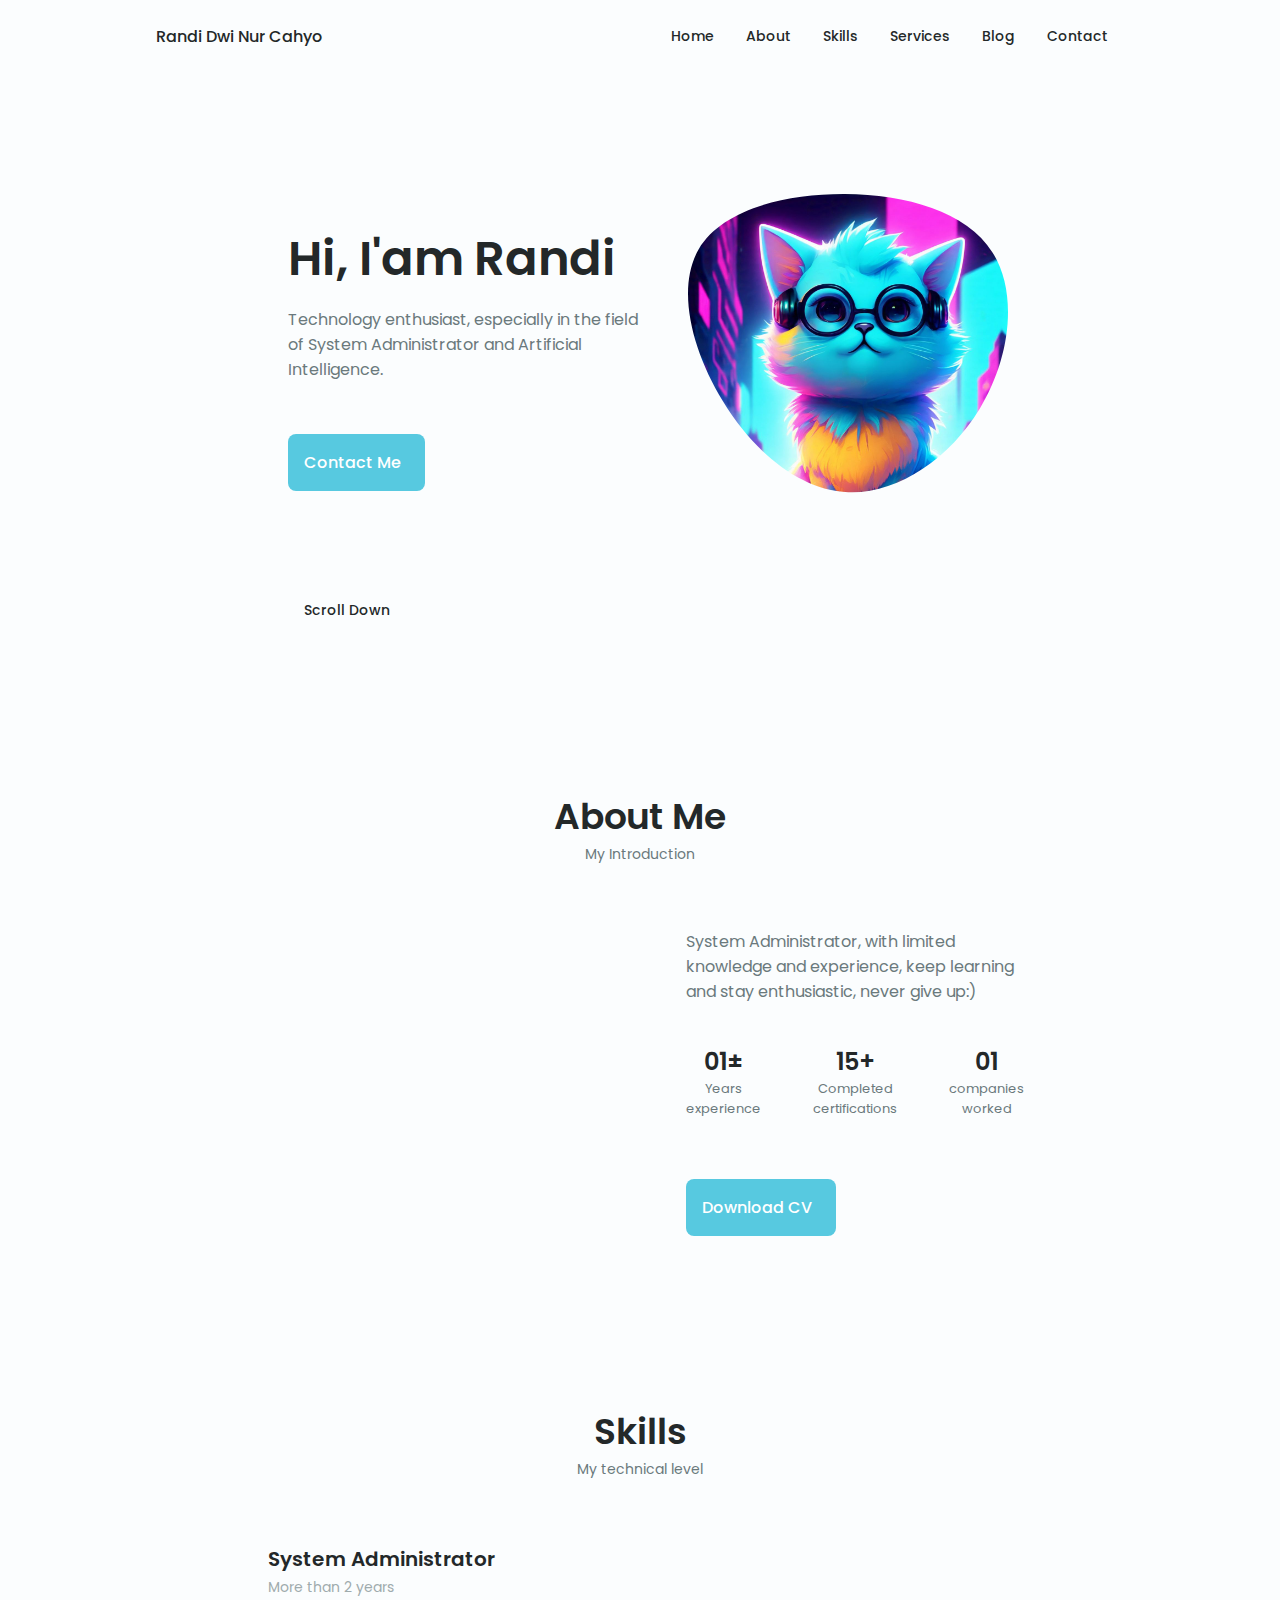
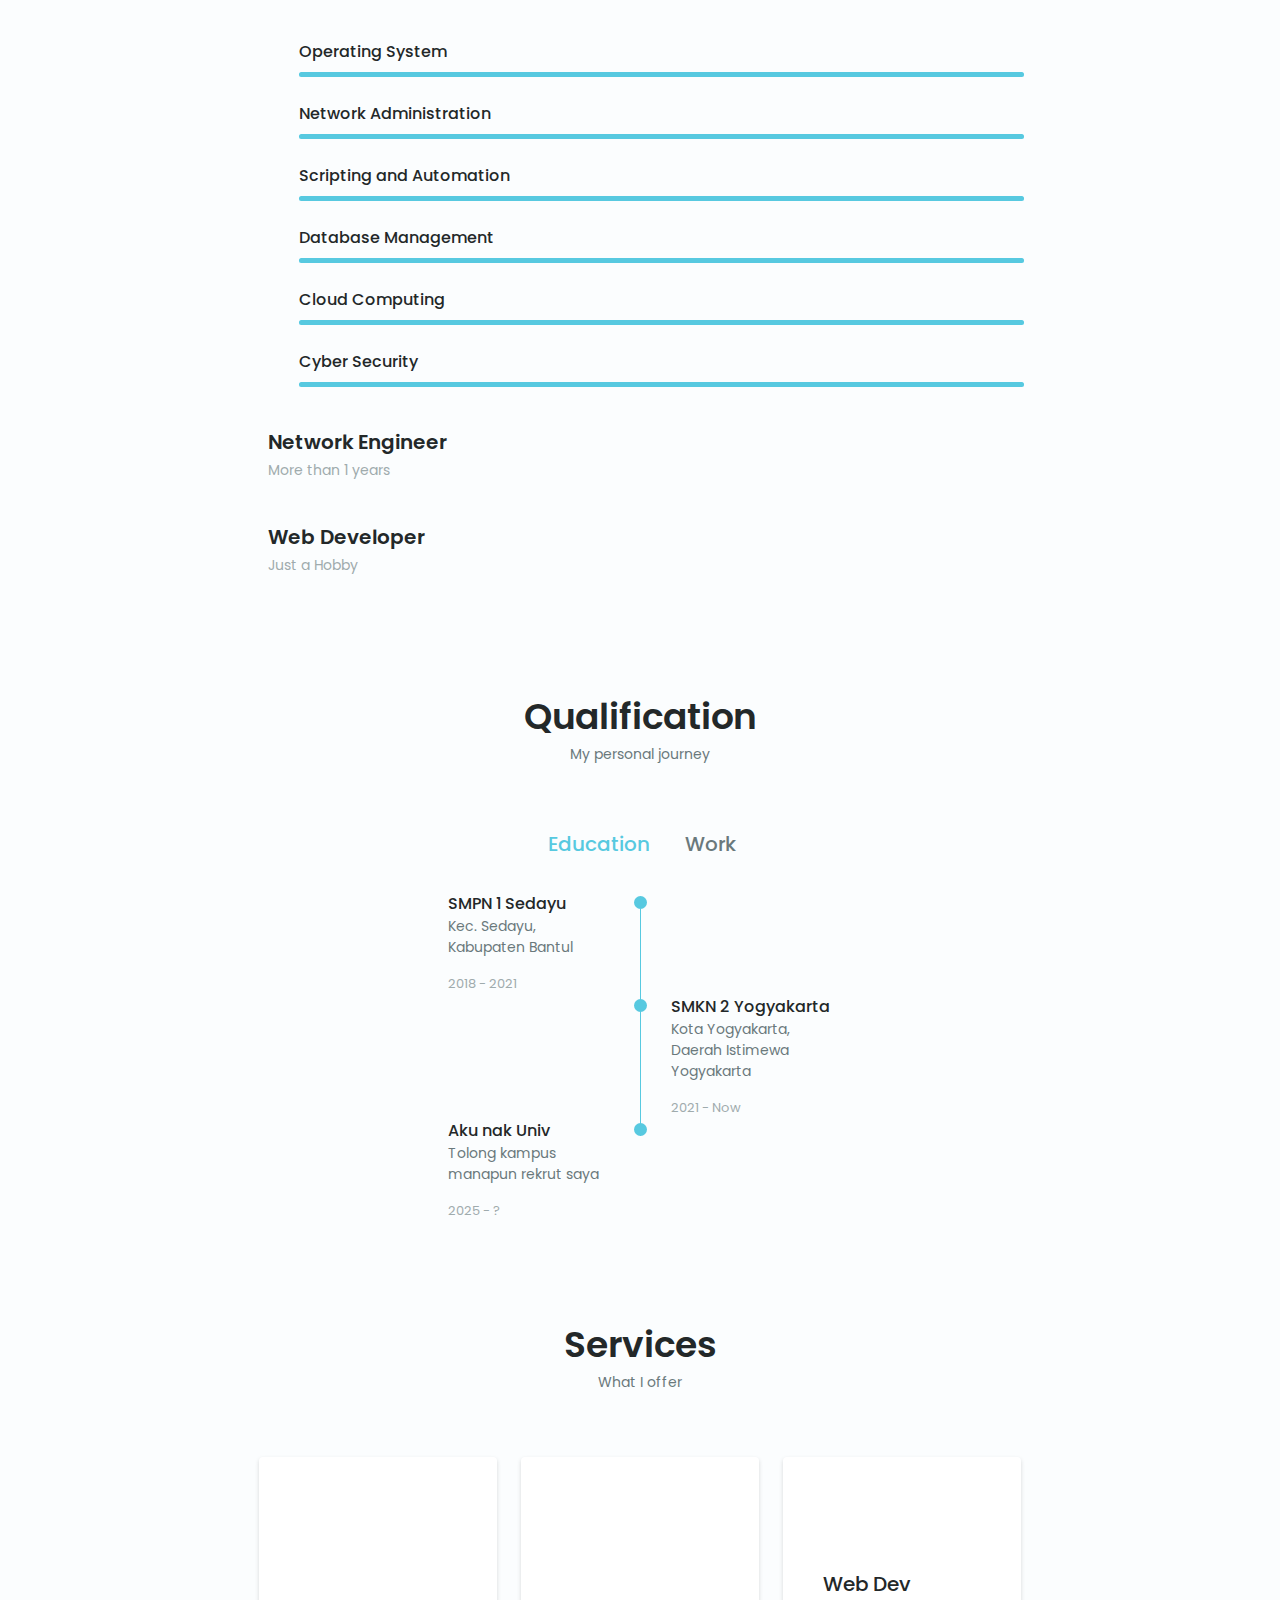
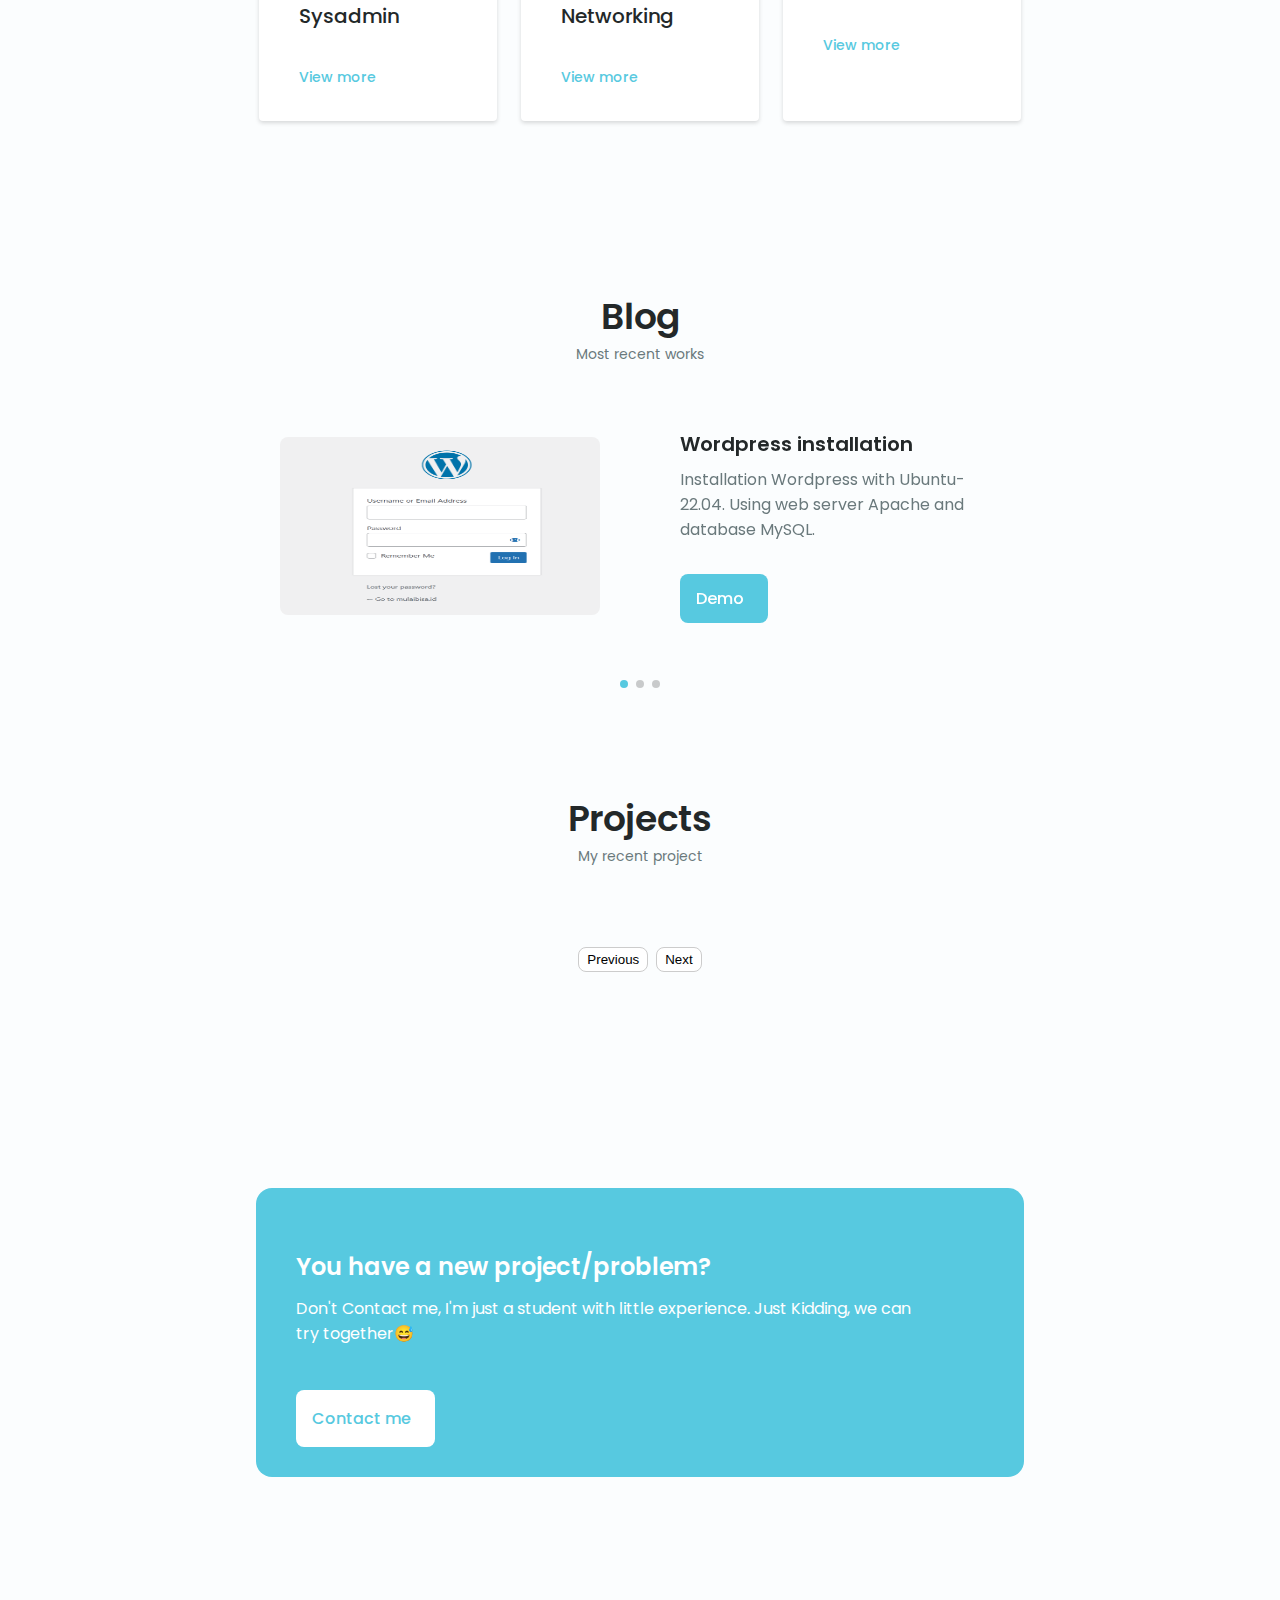
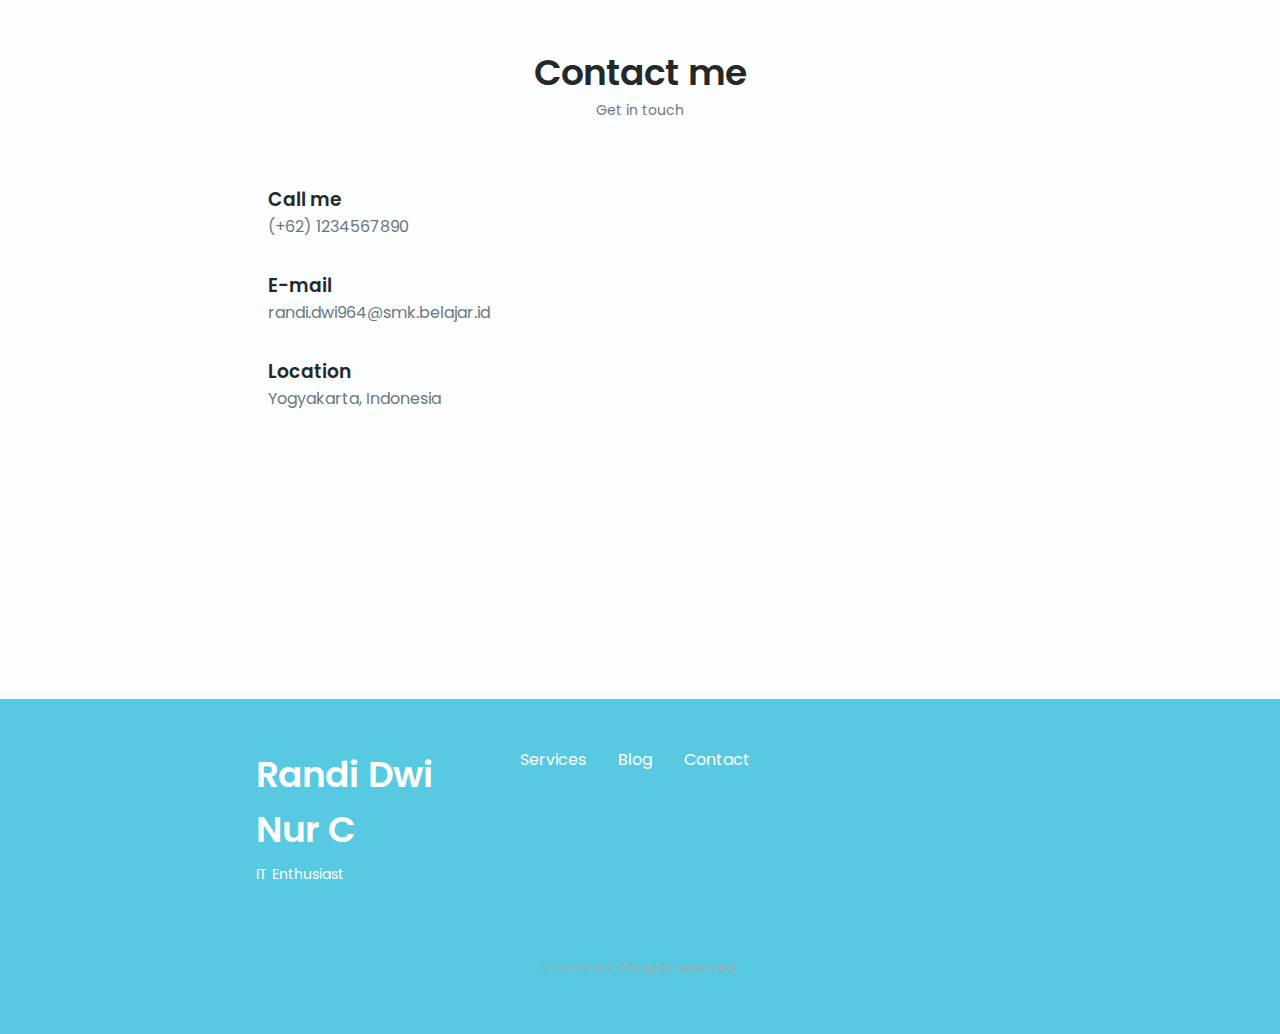
==== index.html @ cde46ea6 "update" ====
<!DOCTYPE html>
    <html lang="en">
    <head>
        <meta charset="UTF-8">
        <meta name="viewport" content="width=device-width, initial-scale=1.0">

        <!--==================== UNICONS ====================-->
        <link rel="stylesheet" href="https://unicons.iconscout.com/release/v4.0.0/css/line.css">
        
        <!--==================== SWIPER CSS ====================-->
        <link rel="stylesheet" href="./packages/css/swiper-bundle.min.css">
        
        <!--==================== CSS ====================-->
        <link rel="stylesheet" href="./packages/css/styles.css">

        <link rel="icon" href="packages/images/icon.png" type="image/x-icon">
        <title>Izura</title>
    </head>
    <body>
        <!--==================== HEADER ====================-->
        <header class="header" id="header">
            <nav class="nav container">
                <a href="#" class="nav__logo">Randi Dwi Nur Cahyo</a>
                <div class="nav__menu" id="nav-menu">
                    <ul class="nav__list grid">
                        <li class="nav__item">
                            <a href="#home" class="nav__link">
                                <i class="uil uil-estate nav__icon"></i>Home
                            </a>
                        </li>
                        <li class="nav__item">
                            <a href="#about" class="nav__link">
                                <i class="uil uil-user nav__icon"></i>About
                            </a>
                        </li>
                        <li class="nav__item">
                            <a href="#skills" class="nav__link">
                                <i class="uil uil-file-alt nav__icon"></i>Skills
                            </a>
                        </li>
                        <li class="nav__item">
                            <a href="#services" class="nav__link">
                                <i class="uil uil-briefcase-alt nav__icon"></i>Services
                            </a>
                        </li>
                        <li class="nav__item">
                            <a href="#portfolio" class="nav__link">
                                <i class="uil uil-scenery nav__icon"></i>Blog                                
                            </a>
                        </li>
                        <li class="nav__item">
                            <a href="#contact" class="nav__link">
                                <i class="uil uil-message nav__icon"></i>Contact                               
                            </a>
                        </li>
                    </ul>
                    <i class="uil uil-times nav__close" id="nav-close"></i>
                </div>
                <div class="nav__btns">
                    <!-- Theme change button -->

                    <i class="uil uil-moon change-theme" id="theme-button"></i>

                    <div class="nav__toggle" id="nav-toggle">
                        <i class="uil uil-apps"></i>
                    </div>
                </div>
            </nav>
        </header>

        <!--==================== MAIN ====================-->
        <main class="main">
            <!--==================== HOME ====================-->
            <section class="home section" id="home">
                <div class="home__container container grid">
                    <div class="home__content grid">
                        <div class="home__social">
                            <a href="https://www.linkedin.com/in/ranforensic/" target="_blank" class="home__social-icon">
                                <i class="uil uil-linkedin-alt"></i>
                            </a>
                            <a href="https://medium.com/@ran.izura" target="_blank" class="home__social-icon">
                                <!-- <i class="uil uil-twitter-alt"></i> -->
                                <i class="uil uil-medium-m"></i>
                            </a>
                            <a href="https://www.github.com/ForensicID" target="_blank" class="home__social-icon">
                                <i class="uil uil-github-alt"></i>
                            </a>
                        </div>

                        <div class="home__img">
                            <svg class="home__blob" viewBox="0 0 200 187" xmlns="http://www.w3.org/2000/svg" xmlns:xlink="http://www.w3.org/1999/xlink">
                                <mask id="mask0" mask-type="alpha">
                                    <path d="M190.312 36.4879C206.582 62.1187 201.309 102.826 182.328 134.186C163.346 165.547 
                                    130.807 187.559 100.226 186.353C69.6454 185.297 41.0228 161.023 21.7403 129.362C2.45775 
                                    97.8511 -7.48481 59.1033 6.67581 34.5279C20.9871 10.1032 59.7028 -0.149132 97.9666 
                                    0.00163737C136.23 0.303176 174.193 10.857 190.312 36.4879Z"/>
                                </mask>
                                <g mask="url(#mask0)">
                                    <path d="M190.312 36.4879C206.582 62.1187 201.309 102.826 182.328 134.186C163.346 
                                    165.547 130.807 187.559 100.226 186.353C69.6454 185.297 41.0228 161.023 21.7403 
                                    129.362C2.45775 97.8511 -7.48481 59.1033 6.67581 34.5279C20.9871 10.1032 59.7028 
                                    -0.149132 97.9666 0.00163737C136.23 0.303176 174.193 10.857 190.312 36.4879Z"/>
                                    <image class="home__blob-img" x="" xlink:href="packages/images/cats.jpg"/>
                                </g>
                            </svg>
                        </div>

                        <div class="home__data">
                            <h1 class="home__title">Hi, I'am Randi</h1>
                            <!-- <h3 class="home__subtitle">IT Enthusias</h3> -->
                            <h3 class="home__subtitle">
                                <span id="typed-text"></span>
                            </h3>
                            <p class="home__description">Technology enthusiast, especially in the field of System Administrator and Artificial Intelligence.</p>
                            <a href="#contact" class="button button--flex home__button">
                                Contact Me<i class="uil uil-message button__icon atas"></i>
                            </a>
                            <!-- <iframe style="border-radius:12px; margin-top: 50px; max-height: 142;" 
                            src="https://open.spotify.com/embed/track/4tCtwWceOPWzenK2HAIJSb?utm_source=generator" 
                            width="100%" height="142" frameBorder="0" allowfullscreen="" 
                            allow="autoplay; clipboard-write; encrypted-media; fullscreen; picture-in-picture" loading="lazy">
                            </iframe> -->
                        </div>
                    </div>

                    <div class="home__scroll">
                        <a href="#about" class="home__scroll-button button--flex">
                            <i class="uil uil-mouse-alt home__scroll-mouse"></i>
                            <span class="home__scroll-name">Scroll Down</span>
                            <i class="uil uil-arrow-down home__scroll-arrow"></i>
                        </a>
                    </div>
                </div>
            </section>

            <!--==================== ABOUT ====================-->
            <section class="about section" id="about">
                <h2 class="section__title">About Me</h2>
                <span class="section__subtitle">My Introduction</span>

                <div class="about__container container grid">
                    <img src="packages/images/rands.jpg" alt="" class="about__img">
                    <div class="about__data">
                        <p class="about__description">
                            <!-- Data analyst, with extensive knowledge and years of experience, 
                            working in Digital banking technologies and other data analitical tools, 
                            delivering quality work. -->
                            System Administrator, with limited knowledge and experience, 
                            keep learning and stay enthusiastic, never give up:)

                        </p>
                        <div class="about__info">
                            <div>
                                <span class="about__info-title">01±</span>
                                <span class="about__info-name">Years <br> experience</span>
                            </div>
                            <div>
                                <span class="about__info-title">15+</span>
                                <span class="about__info-name">Completed <br> certifications</span>
                            </div>
                            <div>
                                <span class="about__info-title">01</span>
                                <span class="about__info-name">companies<br>worked</span>
                            </div>
                        </div>

                        <div class="about__buttons">
                            <a href="/pdf/" class="button button--flex">
                            <!-- <a download="#" href="packages/pdf/" class="button button--flex"> -->
                                <!-- Download CV<i class="uil uil-download-alt button__icon"></i> -->
                                Download CV<i class="uil uil-download-alt button__icon"></i>
                            </a>
                        </div>
                    </div>
                </div>
            </section>

            <!--==================== SKILLS ====================-->
            <section class="skills section" id="skills">
                <h2 class="section__title">Skills</h2>
                <span class="section__subtitle">My technical level</span>

                <div class="skills__container container grid">
                    <div>
                        <!--==================== SKILL-1 ====================-->
                        <div class="skills__content skills__open">
                            <div class="skills__header">
                                <i class="uil uil-servers skills__icon"></i>
                            <div>
                                <h1 class="skills__title">System Administrator</h1>
                                <span class="skills__subtitle">More than 2 years</span>
                            </div>

                            <i class="uil uil-angle-down skills__arrow"></i>
                            </div>
                            <div class="skills__list grid">
                                <div class="skills__data">
                                    <div class="skills__titles">
                                        <h3 class="skills__name">Operating System</h3>
                                        <!-- <span class="skills__number">60%</span> -->
                                        <i class="uil uil-setting"></i>
                                    </div>
                                    <div class="skills__bar">
                                        <!-- <span class="skills__percentage skills__python"></span> -->
                                        <span class="skills__percentage skills__opsys"></span>
                                    </div>
                                </div>
                            <div class="skills__data">
                                <div class="skills__titles">
                                    <h3 class="skills__name">Network Administration</h3>
                                    <i class="uil uil-share-alt"></i>
                                </div>
                                <div class="skills__bar">
                                    <span class="skills__percentage skills__opsys"></span>
                                </div>
                            </div>
                            <div class="skills__data">
                                <div class="skills__titles">
                                    <h3 class="skills__name">Scripting and Automation</h3>
                                    <i class="uil uil-file-graph"></i>
                                </div>
                                <div class="skills__bar">
                                    <span class="skills__percentage skills__opsys"></span>
                                </div>
                            </div>
                            <div class="skills__data">
                                <div class="skills__titles">
                                    <h3 class="skills__name">Database Management</h3>
                                    <i class="uil uil-database-alt"></i>
                                </div>
                                <div class="skills__bar">
                                    <span class="skills__percentage skills__opsys"></span>
                                </div>
                            </div>
                            <div class="skills__data">
                                <div class="skills__titles">
                                    <h3 class="skills__name">Cloud Computing</h3>
                                    <i class="uil uil-cloud-database-tree"></i>
                                </div>
                                <div class="skills__bar">
                                    <span class="skills__percentage skills__opsys"></span>
                                </div>
                            </div>
                            <div class="skills__data">
                                <div class="skills__titles">
                                    <h3 class="skills__name">Cyber Security</h3>
                                    <i class="uil uil-shield-check"></i>
                                </div>
                                <div class="skills__bar">
                                    <span class="skills__percentage skills__opsys"></span>
                                </div>
                            </div>
                            </div>
                        </div>
                        <!--==================== SKILLS 2 ====================-->
                        <div class="skills__content skills__close">
                            <div class="skills__header">
                                <i class="uil uil-globe skills__icon"></i>
                            <div>
                                <h1 class="skills__title">Network Engineer</h1>
                                <span class="skills__subtitle">More than 1 years</span>
                            </div>

                            <i class="uil uil-angle-down skills__arrow"></i>
                            </div>
                            <div class="skills__list grid">
                                <div class="skills__data">
                                    <div class="skills__titles">
                                        <h3 class="skills__name">Architecture Design(LAN)</h3>
                                        <!-- <span class="skills__number">60%</span> -->
                                        <i class="uil uil-sitemap"></i>
                                    </div>
                                    <div class="skills__bar">
                                        <span class="skills__percentage skills__opsys"></span>
                                    </div>
                            </div>
                            <div class="skills__data">
                                <div class="skills__titles">
                                    <h3 class="skills__name">Basic Routing Concept</h3>
                                    <i class="uil uil-arrow-random"></i>
                                </div>
                                <div class="skills__bar">
                                    <span class="skills__percentage skills__opsys"></span>
                                </div>
                            </div>
                            <div class="skills__data">
                                <div class="skills__titles">
                                    <h3 class="skills__name">Traffic Monitoring</h3>
                                    <i class="uil uil-monitor-heart-rate"></i>
                                </div>
                                <div class="skills__bar">
                                    <span class="skills__percentage skills__opsys"></span>
                                </div>
                            </div>
                        </div>
                    </div>

                    <div>
                        <!--==================== SKILLS 3 ====================-->
                        <div class="skills__content skills__close">
                            <div class="skills__header">
                            <i class="uil uil-brackets-curly skills__icon"></i>
                            <div>
                                <h1 class="skills__title">Web Developer</h1>
                                <span class="skills__subtitle">Just a Hobby</span>
                            </div>

                            <i class="uil uil-angle-down skills__arrow"></i>
                            </div>
                            <div class="skills__list grid">
                                <div class="skills__data">
                                    <div class="skills__titles">
                                        <h3 class="skills__name">HTML</h3>
                                    <!-- <span class="skills__number">60%</span> -->
                                        <i class="uil uil-html5"></i>
                                    </div>
                                    <div class="skills__bar">
                                        <span class="skills__percentage skills__opsys"></span>
                                    </div>
                                </div>
                            <div class="skills__data">
                                <div class="skills__titles">
                                    <h3 class="skills__name">CSS</h3>
                                    <i class="uil uil-css3-simple"></i>
                                </div>
                                <div class="skills__bar">
                                    <span class="skills__percentage skills__opsys"></span>
                                </div>
                            </div>
                            <div class="skills__data">
                                <div class="skills__titles">
                                    <h3 class="skills__name">JS</h3>
                                    <i class="uil uil-java-script"></i>
                                </div>
                                <div class="skills__bar">
                                    <span class="skills__percentage skills__opsys"></span>
                                </div>
                            </div>
                        </div>
                    </div>
                    </div>
                </div>
            </section>

            <!--==================== QUALIFICATION ====================-->
        <section class="qualification__section">
            <h2 class="section__title">Qualification</h2>
            <span class="section__subtitle">My personal journey</span>

            <div class="qualification__container container">
                <div class="qualification__tabs">
                    <div class="qualification__button button--flex qualification__active" data-target='#education'>
                        <i class="uil uil-graduation-cap qualification__icon"></i>
                        Education
                    </div>

                    <div class="qualification__button button--flex" data-target="#work">
                        <i class="uil uil-briefcase-alt qualification__icon"></i>
                        Work
                    </div>
                </div>

                <div class="qualification__sections">
            <!--==================== QUALIFICATION CONTENT 1 ====================-->
            <div class="qualification__content qualification__active" data-content id="education">
            <!--==================== QUALIFICATION 1 ====================--> 
            <div class="qualification__data">
                <div>
                    <h3 class="qualification__title">SMPN 1 Sedayu</h3>
                    <span class="qualification__subtitle">Kec. Sedayu, Kabupaten Bantul</span>
                    <div class="qualification__calendar">
                        <i class="uil uil-calendar-alt"></i>
                        2018 - 2021
                    </div>
                </div>

                 <div>
                     <span class="qualification__rounder"></span>
                     <span class="qualification__line"></span>
                 </div>
             </div>
             
             <!--==================== QUALIFICATION 2 ====================--> 
             <div class="qualification__data">
                <div></div>
                <div>
                    <span class="qualification__rounder"></span>
                    <span class="qualification__line"></span>
                </div>

                <div>
                    <h3 class="qualification__title">SMKN 2 Yogyakarta</h3>
                    <span class="qualification__subtitle">Kota Yogyakarta, Daerah Istimewa Yogyakarta</span>
                    <div class="qualification__calendar">
                       <i class="uil uil-calendar-alt"></i>
                       2021 - Now
                    </div>
                </div>
            </div>

            <!--==================== QUALIFICATION 3 ====================--> 
            <div class="qualification__data">
                <div>
                    <h3 class="qualification__title">Aku nak Univ</h3>
                    <span class="qualification__subtitle">Tolong kampus manapun rekrut saya</span>
                    <div class="qualification__calendar">
                        <i class="uil uil-calendar-alt"></i>
                        2025 - ?
                    </div>
                </div>

                <div>
                    <span class="qualification__rounder"></span>
                    <!-- <span class="qualification__line"></span> -->
                </div>
            </div> 

            <!--==================== QUALIFICATION 4 ====================--> 
            <!-- <div class="qualification__data">
                <div></div>
                <div>
                    <span class="qualification__rounder"></span>
                
                </div>

                <div>
                    <h3 class="qualification__title">Data Analyst Professional Certification</h3>
                    <span class="qualification__subtitle">Google | Coursera - Online</span>
                    <div class="qualification__calendar">
                        <i class="uil uil-calendar-alt"></i>
                        2021
                    </div>
                </div>

                
            </div> -->
        </div>
<!-- <span class="qualification__line"></span> (div qua 4) -->
            <!--==================== QUALIFICATION CONTENT 2 ====================-->
            <div class="qualification__content" data-content id="work">
                <!--==================== QUALIFICATION 1 ====================--> 
                <div class="qualification__data">
                    <div>
                        <h3 class="qualification__title">Coding Collective</h3>
                        <span class="qualification__subtitle">Intern as Sysadmin/DevOps</span>
                        <div class="qualification__calendar">
                            <i class="uil uil-calendar-alt"></i>
                            March - December 2024
                        </div>
                    </div>

                    <div>
                        <span class="qualification__rounder"></span>
                        <!-- <span class="qualification__line"></span> -->
                    </div>
                </div>
                
                <!--==================== QUALIFICATION 2 ====================--> 
                <!-- <div class="qualification__data">
                    <div></div>
                    <div>
                        <span class="qualification__rounder"></span>
                        <span class="qualification__line"></span>
                    </div>

                    <div>
                        <h3 class="qualification__title">Banking Assistant</h3>
                        <span class="qualification__subtitle">DFCC Head Office - Colombo</span>
                        <div class="qualification__calendar">
                            <i class="uil uil-calendar-alt"></i>
                            2019 - 2020
                        </div>
                    </div>
                </div>  -->

                <!--==================== QUALIFICATION 3 ====================--> 
                <!-- <div class="qualification__data">
                    <div>
                        <h3 class="qualification__title">Data Analyst - Digital banking</h3>
                        <span class="qualification__subtitle">DFCC Head Office - Colombo</span>
                        <div class="qualification__calendar">
                            <i class="uil uil-calendar-alt"></i>
                            2020 - Present
                        </div>
                    </div>

                    <div>
                        <span class="qualification__rounder"></span>
                        
                    </div>
                </div>  -->
            
                </div> 
                
                </div>
            </div>
        </section>

<!-- <span class="qualification__line"></span> -->

        <!--==================== SERVICES ====================-->
        <section class="services section" id="services">
            <h2 class="section__title">Services</h2>
            <span class="section__subtitle">What I offer</span>

            <div class="services__container container grid">
        <!--==================== SERVICES 1 ====================-->  
        <div class="services__content">
            <div>
                <i class="uil uil-server-alt skills__icon"></i>
                <h3 class="services__title">Sysadmin<br></h3>
            </div>
            <span class="button button--flex button--small button--link services__button">
                View more
                <i class="uil uil-arrow-right button__icon"></i>
            </span>

            <div class="services__modal">
                <div class="services__modal-content">
                    <h4 class="services__modal-title">System Administrator<br></h4>
                    <i class="uil uil-times services__modal-close"></i>

                    <ul class="services__modal-services grid">
                        <li class="services__modal-service">
                            <i class="uil uil-check-circle services__modal-icon"></i>
                            <p>Installation and configuration of servers and services.</p>
                        </li>

                        <li class="services__modal-service">
                            <i class="uil uil-check-circle services__modal-icon"></i>
                            <p>Monitoring and maintenance System.</p>
                        </li>

                        <li class="services__modal-service">
                            <i class="uil uil-check-circle services__modal-icon"></i>
                            <p>Firewall settings and access management.</p>
                        </li>

                        <li class="services__modal-service">
                            <i class="uil uil-check-circle services__modal-icon"></i>
                            <p>Regular and structured backups.</p>
                        </li>

                        <li class="services__modal-service">
                            <i class="uil uil-check-circle services__modal-icon"></i>
                            <p>Scripting and automation task.</p>
                        </li>
                    </ul>
                </div>
            </div>
        </div>  
        
        <!--==================== SERVICES 2 ====================--> 
        <div class="services__content">
            <div>
                <i class="uil uil-channel skills__icon"></i>
                <h3 class="services__title">Networking<br> </h3>
            </div>
            <span class="button button--flex button--small button--link services__button">
                View more
                <i class="uil uil-arrow-right button__icon"></i>
            </span>

            <div class="services__modal">
                <div class="services__modal-content">
                    <h4 class="services__modal-title">Network Engineer<br></h4>
                    <i class="uil uil-times services__modal-close"></i>

                    <ul class="services__modal-services grid">
                        <li class="services__modal-service">
                            <i class="uil uil-check-circle services__modal-icon"></i>
                            <p>Network planning and installation.</p>
                        </li>

                        <li class="services__modal-service">
                            <i class="uil uil-check-circle services__modal-icon"></i>
                            <p>Routing and Switching.</p>
                        </li>

                        <li class="services__modal-service">
                            <i class="uil uil-check-circle services__modal-icon"></i>
                            <p>Load balancing for network usage.</p>
                        </li>

                        <li class="services__modal-service">
                            <i class="uil uil-check-circle services__modal-icon"></i>
                            <p>Monitoring activity and logs.</p>
                        </li>
                    </ul>
                </div>
            </div>
        </div>  
       
        <!--==================== SERVICES 3 ====================-->
        <div class="services__content">
            <div>
                <i class="uil uil-arrow services__icon"></i>
                <h3 class="services__title">Web Dev<br></h3>
            </div>
            <span class="button button--flex button--small button--link services__button">
                View more
                <i class="uil uil-arrow-right button__icon"></i>
            </span>

            <div class="services__modal">
                <div class="services__modal-content">
                    <h4 class="services__modal-title">Web Developer<br></h4>
                    <i class="uil uil-times services__modal-close"></i>

                    <ul class="services__modal-services grid">
                        <li class="services__modal-service">
                            <i class="uil uil-check-circle services__modal-icon"></i>
                            <p>Create a personal website.</p>
                        </li>

                        <li class="services__modal-service">
                            <i class="uil uil-check-circle services__modal-icon"></i>
                            <p>Building an e-commerce website.</p>
                        </li>

                        <li class="services__modal-service">
                            <i class="uil uil-check-circle services__modal-icon"></i>
                            <p>Developing someone else's code.</p>
                        </li>

                        <li class="services__modal-service">
                            <i class="uil uil-check-circle services__modal-icon"></i>
                            <p>Clonning Website</p>
                        </li>
                    </ul>
                </div>
            </div>
        </div> 

        </div>
        </section>
        <!--==================== PORTFOLIO ====================-->
        <section class="portfolio section" id="portfolio">

            <h2 class="section__title">Blog</h2>
            <span class="section__subtitle">Most recent works</span>

            <div class="portfolio__container container swiper-container">
                <div class="swiper-wrapper">
        <!--==================== PORTFOLIO 1 ====================-->
        
            <div class="portfolio__content grid swiper-slide">
                <img src="./packages/images/wordpress.png" alt="" class="portfolio__img">

                <div class="portfolio_">
                    <h3 class="portfolio__title">Wordpress installation</h3>
                    <p class="portfolio__description">Installation Wordpress with Ubuntu-22.04. Using web server Apache and database MySQL.</p>
                    <a href="https://medium.com/@ran.izura/wordpress-installation-on-ubuntu-server-936c270c2dd5" class="button button--flex button--small portfolio__button">
                        Demo
                        <i class="uil uil-arrow-right button__icon"></i>
                    </a>
                </div>
            </div>

            <!--==================== PORTFOLIO 2 ====================-->
        
            <div class="portfolio__content grid swiper-slide">
                <img src="./packages/images/pbs.webp" alt="" class="portfolio__img">

                <div class="portfolio_">
                    <h3 class="portfolio__title">Backup VM Proxmox</h3>
                    <p class="portfolio__description">Backup VM/CT Proxmox with Proxmox Backup Server(PBS). Is that software for backup Provmov VE.</p>
                    <a href="https://medium.com/@ran.izura/backup-vm-proxmox-dengan-proxmox-backup-server-2eddab830b04" class="button button--flex button--small portfolio__button">
                        Demo
                        <i class="uil uil-arrow-right button__icon"></i>
                    </a>
                </div>
            </div>

            <!--==================== PORTFOLIO 3 ====================-->
        
            <div class="portfolio__content grid swiper-slide">
                <img src="./packages/images/jenkins.jpg" alt="" class="portfolio__img">

                <div class="portfolio_">
                    <h3 class="portfolio__title">Jenkins Installation</h3>
                    <p class="portfolio__description">Installation Jenkins with Ubuntu-22.04, Jenkins is a automation server open source.</p>
                    <a href="https://medium.com/@ran.izura/installation-jenkins-on-ubuntu-22-04-1f24bf111488" class="button button--flex button--small portfolio__button">
                        Demo
                        <i class="uil uil-arrow-right button__icon"></i>
                    </a>
                </div>
            </div>
                </div>

            <!-- add arrows-->
            <div class="swiper-button-next">
                <i class="uil uil-angle-right-b swiper-portfolio-icon"></i>
            </div>

            <div class="swiper-button-prev">
                <i class="uil uil-angle-left-b swiper-portfolio-icon"></i>
            </div>

            <!-- Add Pagination -->
            <div class="swiper-pagination"></div>
            
        
        </div>

        </section>

<!-- ==================== PROJECTS ====================
<section class="projects section">
    <h2 class="section__title">Projects</h2>
    <span class="section__subtitle">My recent works</span>

    <div class="projects__container container">
        <div class="projects__content">
            <img src="./path/to/your/project1.jpg" alt="Project 1" class="projects__img">
            <h3 class="projects__name">Project 1</h3>
            <p class="projects__description">Description of Project 1.</p>
        </div>
        <div class="projects__content">
            <img src="./path/to/your/project2.jpg" alt="Project 2" class="projects__img">
            <h3 class="projects__name">Project 2</h3>
            <p class="projects__description">Description of Project 2.</p>
        </div>
        Add more projects as needed
    </div>
</section> -->

<!-- ==================== PROJECTS ==================== -->
<section class="projects section">
    <h2 class="section__title">Projects</h2>
    <span class="section__subtitle">My recent project</span>

    <div class="projects__container container" id="projectsContainer">
        <!-- Project items will be dynamically inserted here -->
    </div>

    <div class="pagination">
        <button class="pagination__button" id="prevPage">Previous</button>
        <span class="pagination__info" id="paginationInfo"></span>
        <button class="pagination__button" id="nextPage">Next</button>
    </div>
</section>

        <!--==================== PROJECT IN MIND ====================-->
        <section class="project section">

            <div class="project__bg">
                <div class="project__container container grid">
                    <div class="project__data">
                        <h2 class="project__title">You have a new project/problem?</h2>
                        <!-- <p class="project__description">Contact me now and get discounts on your Web development projects.</p> -->
                        <p class="project__description">Don't Contact me, I'm just a student with little experience. Just Kidding, we can try together😅</p>
                        <a href="#contact" class="button button--flex button--white">Contact me
                            <i class="uil uil-message project__icon button__icon"></i>
                        </a>

                    </div>
                    <!-- <img src="assets/img/project.png" alt="" class="project__img"> -->
                </div>
            </div>

        </section>

        <!-- ==================== TESTIMONIAL ====================-->
        <!-- <section class="testimonial section">

            <h2 class="section__title">Testimonials</h2>
            <span class="section__subtitle">My client saying</span>

            <div class="testimonial__container container swiper-container">
                <div class="swiper-wrapper">
                ==================== TESTIMONIAL 1 ====================
                    <div class="testimonial__content swiper-slide">
                        <div class="testimonial__data">
                            <div class="testimonial__header">
                                <img src="./packages/images/arun.PNG" alt="" class="testimonial__img">
                                
                                <div>
                                    <h3 class="testimonial__name">Arun Prashanth</h3>
                                    <span class="testimonial__client">Client</span>
                                </div>
                            </div>
                            <div>
                                <i class="uil uil-star testimonial__icon-star"></i>
                                <i class="uil uil-star testimonial__icon-star"></i>
                                <i class="uil uil-star testimonial__icon-star"></i>
                                <i class="uil uil-star testimonial__icon-star"></i>
                                <i class="uil uil-star testimonial__icon-star"></i>
                            </div>
                        </div>

                        <p class="testimonial__description">I get a good impression, I carry out my project with all the 
                            possible quality and attention and support 24 hours a day.
                        </p>
                    </div>
                    ==================== TESTIMONIAL 2 ====================
                    <div class="testimonial__content swiper-slide">
                        <div class="testimonial__data">
                            <div class="testimonial__header">
                                <img src="./packages/images/yuga.PNG" alt="" class="testimonial__img">
                                
                                <div>
                                    <h3 class="testimonial__name">Yugadarshan</h3>
                                    <span class="testimonial__client">Client</span>
                                </div>
                            </div>
                            <div>
                                <i class="uil uil-star testimonial__icon-star"></i>
                                <i class="uil uil-star testimonial__icon-star"></i>
                                <i class="uil uil-star testimonial__icon-star"></i>
                                <i class="uil uil-star testimonial__icon-star"></i>
                                <i class="uil uil-star testimonial__icon-star"></i>
                            </div>
                        </div>

                        <p class="testimonial__description">I get a good impression, I carry out my project with all the 
                            possible quality and attention and support 24 hours a day.
                        </p>
                    </div>
                    ==================== TESTIMONIAL 3 ====================
                    <div class="testimonial__content swiper-slide">
                        <div class="testimonial__data">
                            <div class="testimonial__header">
                                <img src="./packages/images/shenan.PNG" alt="" class="testimonial__img">
                                
                                <div>
                                    <h3 class="testimonial__name">Shenan Sachinthan</h3>
                                    <span class="testimonial__client">Client</span>
                                </div>
                            </div>
                            <div>
                                <i class="uil uil-star testimonial__icon-star"></i>
                                <i class="uil uil-star testimonial__icon-star"></i>
                                <i class="uil uil-star testimonial__icon-star"></i>
                                <i class="uil uil-star testimonial__icon-star"></i>
                                <i class="uil uil-star testimonial__icon-star"></i>
                            </div>
                        </div>

                        <p class="testimonial__description">I get a good impression, I carry out my project with all the 
                            possible quality and attention and support 24 hours a day.</p>
                    </div>      
                </div>

                Add pagination
                <div class="swiper-pagination swiper-pagination-testimonial"></div>
            </div>
            </section> -->

        <!--==================== CONTACT ME ====================-->
        <section class="contact section" id="contact">
            <h2 class="section__title">Contact me</h2>
            <span class="section__subtitle">Get in touch</span>

            <div class="contact__container container grid">
                <div>
                    <div class="contact__information">
                        <i class="uil uil-phone-alt contact__icon"></i>

                        <div>
                            <h3 class="contact__title">Call me</h3>
                            <span class="contatc__subtitle">(+62) 1234567890</span>
                        </div>
                    </div>

                    <div class="contact__information">
                        <i class="uil uil-envelope contact__icon"></i>

                        <div>
                            <h3 class="contact__title">E-mail</h3>
                            <span class="contatc__subtitle">randi.dwi964@smk.belajar.id</span>
                        </div>
                    </div>

                    <div class="contact__information">
                        <i class="uil uil-map-marker contact__icon"></i>

                        <div>
                            <h3 class="contact__title">Location</h3>
                            <span class="contatc__subtitle">Yogyakarta, Indonesia</span>
                        </div>
                    </div>
                </div>

                <!-- <form action="" class="contact__form grid">
                    <div class="contact__inputs grid">
                        <div class="contact__content">
                            <label for="" class="contact__label">Name</label>
                            <input type="text" class="contact__input">
                        </div>

                        <div class="contact__content">
                            <label for="" class="contact__label">E-mail</label>
                            <input type="email" class="contact__input">
                        </div>
                    </div>

                    <div class="contact__content">
                        <label for="" class="contact__label">Subject</label>
                        <input type="text" class="contact__input">
                    </div>

                    <div class="contact__content">
                        <label for="" class="contact__label">Description</label>
                        <textarea name="" id="" cols="0" rows="7" class="contact__input"></textarea>
                    </div>

                    <div>
                        <a href="#" class="button button--flex">
                            Send message
                            <i class="uil uil-message button__icon"></i>
                        </a>
                    </div>
                </form> -->
            </div>

        </section>
    </main>
    <iframe class="container grid spotify" style="border-radius:12px;" 
        src="https://open.spotify.com/embed/track/4tCtwWceOPWzenK2HAIJSb?utm_source=generator" 
        width="87.5%" height="152" frameBorder="0" allowfullscreen="" 
        allow="autoplay; clipboard-write; encrypted-media; fullscreen; picture-in-picture" loading="lazy">
    </iframe>
    <!-- width="100%" height="152" frameBorder="0" allowfullscreen="" -->
    <!-- padding-left: 10px; padding-right: 10px; -->
    <!--==================== FOOTER ====================-->
    <footer class="footer">

        <div class="footer__bg">
            <div class="footer__container container grid">
                <div>
                    <h1 class="footer__title">Randi Dwi Nur C</h1>
                    <span class="footer__subtitle">IT Enthusiast</span>
                </div>

                <ul class="footer__links">
                    <li>
                        <a href="#services" class="footer__link">Services</a>
                    </li>
                    <li>
                        <a href="#portfolio" class="footer__link">Blog</a>
                    </li>
                    <li>
                        <a href="#contact" class="footer__link">Contact</a>
                    </li>
                </ul>

                <div class="footer__socials">
                    <a href="#" target="_blank" class="footer__social">
                        <i class="uil uil-facebook"></i>
                    </a>
                    <a href="https://www.instagram.com/ran.izura/" target="_blank" class="footer__social">
                        <i class="uil uil-instagram"></i>
                    </a>
                    <a href="#" target="_blank" class="footer__social">
                        <i class="uil uil-twitter-alt"></i>
                    </a>
                </div>
            </div>
            <p class="footer__copy">&#169; ran.izura. All rights reserved.</p>
        </div>
    </footer>

    <!--==================== SCROLL TOP ====================-->
    <a href="#" class="scrollup" id="scroll-up">
        <i class="uil uil-arrow-up scrollup__icon"></i>
    </a>
    

    <script src="https://cdn.jsdelivr.net/npm/typed.js@2.0.12"></script>
    <!--==================== SWIPER JS ====================-->
    <script src="./packages/js/swiper-bundle.min.js"></script>

    <!--==================== MAIN JS ====================-->
    <script src="./packages/js/main.js"></script>
</body>

</html>
---- packages/css/styles.css ----
/* ==================== GOOGLE FONTS ====================*/
@import url("https://fonts.googleapis.com/css2?family=Poppins:wght@400;500;600&display=swap");

/*==================== VARIABLES CSS ====================*/
:root {
  --header-height: 3rem;

  /*========== Colors ==========*/
  /* Change favorite color */
  --hue-color: 190; /*Purple 250 - Green 142 - Blue 230 - Pink 340*/

  /* HSL color mode */
  --first-color: hsl(var(--hue-color), 69%, 61%);
  --first-color-second: hsl(var(--hue-color), 69%, 61%);
  --first-color-alt: hsl(var(--hue-color), 57%, 53%);
  --first-color-lighter: hsl(var(--hue-color), 92%, 85%);
  --title-color: hsl(var(--hue-color), 8%, 15%);
  --text-color: hsl(var(--hue-color), 8%, 45%);
  --text-color-light: hsl(var(--hue-color), 8%, 65%);
  --input-color: hsl(var(--hue-color), 70%, 96%);
  --body-color: hsl(var(--hue-color), 60%, 99%);
  --container-color: #fff;
  --scroll-bar-color: hsl(var(--hue-color), 12%, 90%);
  --scroll-thumb-color: hsl(var(--hue-color), 12%, 80%);

  /*========== Font and typography ==========*/
  --body-font: "Poppins", sans-serif;

  /* .5rem = 8px, 1rem = 16px, 1.5rem = 24px ... */
  --big-font-size: 2rem;
  --h1-font-size: 1.5rem;
  --h2-font-size: 1.25rem;
  --h3-font-size: 1.125rem;
  --normal-font-size: 0.938rem;
  --small-font-size: 0.813rem;
  --smaller-font-size: 0.75rem;

  /*========== Font weight ==========*/
  --font-medium: 500;
  --font-semi-bold: 600;

  /*========== Margenes Bottom ==========*/
  /* .25rem = 4px, .5rem = 8px, .75rem = 12px ... */
  --mb-0-25: 0.25rem;
  --mb-0-5: 0.5rem;
  --mb-0-75: 0.75rem;
  --mb-1: 1rem;
  --mb-1-5: 1.5rem;
  --mb-2: 2rem;
  --mb-2-5: 2.5rem;
  --mb-3: 3rem;

  /*========== z index ==========*/
  --z-tooltip: 10;
  --z-fixed: 100;
  --z-modal: 1000;
}

/* Font size for large devices */
@media screen and (min-width: 968px) {
  :root {
    --big-font-size: 3rem;
    --h1-font-size: 2.25rem;
    --h2-font-size: 1.5rem;
    --h3-font-size: 1.25rem;
    --normal-font-size: 1rem;
    --small-font-size: 0.875rem;
    --smaller-font-size: 0.813rem;
  }
}

/*========== Variables Dark theme ==========*/
body.dark-theme {
  /* HSL color mode */
  --first-color-second: hsl(var(--hue-color), 30%, 8%);
  --title-color: hsl(var(--hue-color), 8%, 95%);
  --text-color: hsl(var(--hue-color), 8%, 45%);
  --text-color-light: hsl(var(--hue-color), 8%, 75%);
  --input-color: hsl(var(--hue-color), 29%, 16%);
  --body-color: hsl(var(--hue-color), 28%, 12%);
  --container-color: hsl(var(--hue-color), 29%, 16%);
  --scroll-bar-color: hsl(var(--hue-color), 12%, 48%);
  --scroll-thumb-color: hsl(var(--hue-color), 12%, 36%);
}

/*========== Button Dark/Light ==========*/
.nav__btns {
  display: flex;
  align-items: center;
}

.change-theme {
  font-size: 1.25rem;
  color: var(--title-color);
  margin-right: var(--mb-1);
  cursor: pointer;
}

.change-theme:hover {
  color: var(--first-color);
}

/*==================== BASE ====================*/

* {
  box-sizing: border-box;
  padding: 0;
  margin: 0;
}

html {
  scroll-behavior: smooth;
}

body {
  margin: 0 0 var(--header-height) 0;
  font-family: var(--body-font);
  font-size: var(--normal-font-size);
  background-color: var(--body-color);
  color: var(--text-color);
}

h1,
h2,
h3,
h4 {
  color: var(--title-color);
  font-weight: var(--font-semi-bold);
}

ul {
  list-style: none;
}

a {
  text-decoration: none;
}

img {
  width: 100%;
  height: auto;
}

/*==================== REUSABLE CSS CLASSES ====================*/
.section {
  padding: 2rem 0 4rem;
  margin-bottom: 40px;
}

.section__title {
  font-size: var(--h1-font-size);
}

.section__subtitle {
  display: block;
  font-size: var(--small-font-size);
  margin-bottom: var(--mb-2);
}

.section__title,
.section__subtitle {
  text-align: center;
}

/*==================== LAYOUT ====================*/

.container {
  max-width: 768px;
  margin-left: var(--mb-1-5);
  margin-right: var(--mb-1-5);
}

.grid {
  display: grid;
  gap: 1.5rem;
}

.header {
  width: 100%;
  position: fixed;
  bottom: 0;
  left: 0;
  z-index: var(--z-fixed);
  background-color: var(--body-color);
}

/*==================== NAV ====================*/
.nav {
  max-width: 968px;
  height: var(--header-height);
  display: flex;
  justify-content: space-between;
  align-items: center;
}

.nav__logo,
.nav__toggle {
  color: var(--title-color);
  font-weight: var(--font-medium);
}

.nav__logo:hover {
  color: var(--first-color);
}

.nav__toggle {
  font-size: 1.1rem;
  cursor: pointer;
}

.nav__toggle:hover {
  color: var(--first-color);
}

@media screen and (max-width: 767px) {
  .nav__menu {
    position: fixed;
    bottom: -100%;
    left: 0;
    width: 100%;
    background-color: var(--body-color);
    padding: 2rem 1.5rem 4rem;
    box-shadow: 0 -1px 4px rgba(0, 0, 0, 0.15);
    border-radius: 1.5rem 1.5rem 0 0;
    transition: 0.3s;
  }
}

.nav__list {
  grid-template-columns: repeat(3, 1fr);
  gap: 2rem;
}
.nav__link {
  display: flex;
  flex-direction: column;
  align-items: center;
  font-size: var(--small-font-size);
  color: var(--title-color);
  font-weight: var(--font-medium);
}

.nav__link:hover {
  color: var(--first-color);
}

.nav__icon {
  font-size: 1.2rem;
}

.nav__close {
  position: absolute;
  right: 1.3rem;
  bottom: 0.5rem;
  font-size: 1.5rem;
  cursor: pointer;
  color: var(--first-color);
}

.nav__close:hover {
  color: var(--first-color-alt);
}

/* show menu */
.show-menu {
  bottom: 0;
}

/* Active link */
.active-link {
  color: var(--first-color);
}

/* Change background header */
.scroll-header {
  box-shadow: 0 -1px 4px rgba(0, 0, 0, 0.15);
}

/*==================== HOME ====================*/

.home__container {
  gap: 1rem;
  margin-top: 10px;
}

.home__content {
  grid-template-columns: 0.5fr 3fr;
  padding-top: 3.5rem;
  align-items: center;
}

.home__social {
  display: grid;
  grid-template-columns: max-content;
  row-gap: 1rem;
}

.home__social-icon {
  font-size: 1.25rem;
  color: var(--first-color);
}

.home__social-icon:hover {
  color: var(--first-color-alt);
}

.home__blob {
  width: 200px;
  fill: var(--first-color);
}

.home__blob-img {
  width: 220px;
}

.home__data {
  grid-column: 1/3;
}

.home__title {
  font-size: var(--big-font-size);
  margin-top: 20px;
}

.home__subtitle {
  font-size: var(--h3-font-size);
  color: var(--text-color);
  font-weight: var(--font-medium);
  margin-bottom: var(--mb-0-75);
}

.home__description {
  margin-bottom: var(--mb-2);
}

.home__scroll {
  display: none;
}

.home__scroll-button {
  color: var(--first-color);
  transition: 0.3s;
}

.home__scroll-button:hover {
  transform: translateY(0.25rem);
}

.home__scroll-mouse {
  font-size: 2rem;
}

.home__scroll-name {
  font-size: var(--small-font-size);
  color: var(--title-color);
  font-weight: var(--font-medium);
  margin-right: var(--mb-0-25);
}

.home__scroll-arrow {
  font-size: 1.25rem;
}
/*==================== BUTTONS ====================*/

.button {
  display: inline-block;
  background-color: var(--first-color);
  color: #ffff;
  padding: 1rem;
  border-radius: 0.5rem;
  font-weight: var(--font-medium);
}

.button:hover {
  background-color: var(--first-color-alt);
}

.button__icon {
  font-size: 1.2rem;
  margin-left: var(--mb-0-5);
  transition: 0.3s;
}

.button__icon.atas {
  font-size: 1.2rem;
  margin-left: var(--mb-0-5);
  transition: 0.3s;
}

.button--white {
  background-color: #fff;
  color: var(--first-color);
}

.button--white:hover {
  background-color: #fff;
}

.button--flex {
  display: inline-flex;
  align-items: center;
  transition: 0.3s;
  margin-top: 20px;
}

.button--small {
  padding: 0.75rem 1rem;
}

.button--link {
  padding: 0;
  background-color: transparent;
  color: var(--first-color);
}

.button--link:hover {
  background-color: transparent;
  color: var(--first-color-alt);
}

/*==================== ABOUT ====================*/
.about__img {
  width: 200px;
  border-radius: 0.5rem;
  justify-self: center;
  align-items: center;
}

.about__description {
  text-align: center;
  margin-bottom: var(--mb-2-5);
}

.about__info {
  display: flex;
  justify-content: space-evenly;
  margin-bottom: var(--mb-2-5);
}

.about__info-title {
  font-size: var(--h2-font-size);
  font-weight: var(--font-semi-bold);
  color: var(--title-color);
}

.about__info-name {
  font-size: var(--smaller-font-size);
}

.about__info-title,
.about__info-name {
  display: block;
  text-align: center;
}

.about__buttons {
  display: flex;
  justify-content: center;
}

/*==================== SKILLS ====================*/

.skills__container {
  row-gap: 0;
}

.skills__header {
  display: flex;
  align-items: center;
  margin-bottom: var(--mb-2-5);
  cursor: pointer;
}

.skills__icon,
.skills__arrow {
  font-size: 2rem;
  color: var(--first-color);
}

.skills__icon {
  margin-right: var(--mb-0-75);
}

.skills__title {
  font-size: var(--h3-font-size);
}

.skills__subtitle {
  font-size: var(--small-font-size);
  color: var(--text-color-light);
}

.skills__arrow {
  margin-left: auto;
  transition: 0.4s;
}

.skills__list {
  row-gap: 1.5rem;
  padding-left: 2.7rem;
}

.skills__titles {
  display: flex;
  justify-content: space-between;
  margin-bottom: var(--mb-0-5);
}

.skills__name {
  font-size: var(--normal-font-size);
  font-weight: var(--font-medium);
}

.skills__bar,
.skills__percentage {
  height: 5px;
  border-radius: 0.25rem;
}

.skills__bar {
  background-color: var(--first-color-lighter);
}

.skills__percentage {
  display: block;
  background-color: var(--first-color);
}

.skills__html {
  width: 90%;
}

.skills__css {
  width: 80%;
}

.skills__js {
  width: 60%;
}

.skills__wordpress {
  width: 70%;
}

.skills__opsys {
  width: 100%;
}

.skills__tab {
  width: 70%;
}

.skills__netads {
  width: 29%;
}

.skills__sql {
  width: 29%;
}

.skills__google {
  width: 70%;
}

.skills__bank {
  width: 80%;
}

.skills__google {
  width: 70%;
}

.skills__counter {
  width: 80%;
}

.skills__office {
  width: 90%;
}

.skills__close .skills__list {
  height: 0;
  overflow: hidden;
}

.skills__open .skills__list {
  height: max-content;
  margin-bottom: var(--mb-2-5);
}

.skills__open .skills__arrow {
  transform: rotate(-180deg);
}

/*==================== QUALIFICATION ====================*/
.qualification__tabs {
  display: flex;
  justify-content: space-evenly;
  margin-bottom: var(--mb-2);
}

.qualification__button {
  font-size: var(--h3-font-size);
  font-weight: var(--font-medium);
  cursor: pointer;
}

.qualification__button:hover {
  color: var(--first-color);
}

.qualification__icon {
  font-size: 1.8rem;
  margin-right: var(--mb-0-25);
}

.qualification__data {
  display: grid;
  grid-template-columns: 1fr max-content 1fr;
  column-gap: 1.5rem;
}

.qualification__title {
  font-size: var(--normal-font-size);
  font-weight: var(--font-medium);
}

.qualification__subtitle {
  display: inline-block;
  font-size: var(--small-font-size);
  margin-bottom: var(--mb-1);
}

.qualification__calendar {
  font-size: var(--smaller-font-size);
  color: var(--text-color-light);
  /* margin-bottom: var(--mb-1) */
}

.qualification__rounder {
  display: inline-block;
  width: 13px;
  height: 13px;
  background-color: var(--first-color);
  border-radius: 50%;
}

.qualification__line {
  display: block;
  width: 1px;
  height: 100%;
  background-color: var(--first-color);
  transform: translate(6px, -7px);
}

.qualification__content[data-content] {
  display: none;
}

.qualification__active[data-content] {
  display: block;
}

.qualification__button.qualification__active {
  color: var(--first-color);
}

/*==================== SERVICES ====================*/
.services__container {
  gap: 1.5rem;
  grid-template-columns: repeat(2, 1fr);
}

.services__content {
  position: relative;
  background-color: var(--container-color);
  padding: 3.5rem 0.5rem 1.25rem 1.5rem;
  border-radius: 0.25rem;
  box-shadow: 0 2px 4px rgba(0, 0, 0, 0.15);
  transition: 0.3s;
}

.services__content:hover {
  box-shadow: 0 4px 8px rgba(0, 0, 0, 0.3);
}

.services__icon {
  display: block;
  font-size: 1.5rem;
  color: var(--first-color);
  margin-bottom: var(--mb-1);
}

.services__title {
  font-size: var(--h3-font-size);
  margin-bottom: var(--mb-1);
  font-weight: var(--font-medium);
}

.services__button {
  cursor: pointer;
  font-size: var(--small-font-size);
}

.services__button:hover .button__icon {
  transform: translateX(0.25rem);
}

.services__modal {
  position: fixed;
  top: 0;
  left: 0;
  right: 0;
  bottom: 0;
  background-color: rgba(0, 0, 0, 0.5);
  display: flex;
  align-items: center;
  justify-content: center;
  padding: 0 1rem;
  z-index: var(--z-modal);
  opacity: 0;
  visibility: hidden;
  transition: 0.3s;
}

.services__modal-content {
  position: relative;
  background-color: var(--container-color);
  padding: 1.5rem;
  border-radius: 0.5rem;
}

.services__modal-services {
  row-gap: 1rem;
}

.services__modal-service {
  display: flex;
}

.services__modal-title {
  font-size: var(--h3-font-size);
  font-weight: var(--font-medium);
  margin-bottom: var(--mb-1-5);
}

.services__modal-close {
  position: absolute;
  top: 1rem;
  right: 1rem;
  font-size: 1.5rem;
  color: var(--first-color);
  cursor: pointer;
}

.services__modal-icon {
  color: var(--first-color);
  margin-right: var(--mb-0-25);
}

/* Active Modal */
.active-modal {
  opacity: 1;
  visibility: visible;
}

/*==================== PORTFOLIO ====================*/
.portfolio__container {
  overflow: initial;
}

.portfolio__content {
  padding: 0 1.5rem;
}

.portfolio__img {
  width: 265px;
  height: 178px;
  /* object-fit: cover; */
  border-radius: 0.5rem;
  justify-self: center;
}

.portfolio__title {
  font-size: var(--h3-font-size);
  margin-bottom: var(--mb-0-5);
}

.portfolio__description {
  margin-bottom: var(--mb-0-75);
}

.portfolio__button:hover .button__icon {
  transform: translateX(0.25rem);
}

.swiper-button-prev::after,
.swiper-button-next::after {
  content: "";
}

.swiper-portfolio-icon {
  font-size: 2rem;
  color: var(--first-color);
}

.swiper-button-prev {
  left: -0.5rem;
}

.swiper-button-next {
  right: -0.5rem;
}

.swiper-container-horizontal > .swiper-pagination-bullets {
  bottom: -2.5rem;
}

.swiper-pagination-bullet-active {
  background-color: var(--first-color);
}

.swiper-button-prev,
.swiper-button-next,
.swiper-pagination-bullet {
  outline: none;
}
/*==================== PROJECT IN MIND ====================*/
.project {
  text-align: center;
}

.project__bg {
  background-color: var(--first-color-second);
  padding-top: 3rem;
}

.project__title {
  font-size: var(--h2-font-size);
  margin-bottom: var(--mb-0-75);
}

.project__description {
  margin-bottom: var(--mb-1-5);
}

.project__title,
.project__description {
  color: #fff;
}

.project__img {
  width: 232px;
  justify-self: center;
}

/*==================== TESTIMONIAL ====================*/
.testimonial__data,
.testimonial__header {
  display: flex;
}

.testimonial__data {
  justify-content: space-between;
  margin-bottom: var(--mb-1);
}

.testimonial__img {
  width: 60px;
  height: 60px;
  border-radius: 50%;
  margin-right: var(--mb-0-75);
}

.testimonial__name {
  font-size: var(--h3-font-size);
  font-weight: var(--font-medium);
}

.testimonial__client {
  font-size: var(--small-font-size);
  color: var(--text-color-light);
}

.testimonial__description {
  margin-bottom: var(--mb-2-5);
}

.testimonial__icon-star {
  color: var(--first-color);
}

.swiper-container .swiper-pagination-testimonial {
  bottom: 0;
}

/*==================== CONTACT ME ====================*/
.contact__container {
  row-gap: 3rem;
}

.contact__information {
  display: flex;
  margin-bottom: var(--mb-2);
}

.contact__icon {
  font-size: 1.5rem;
  color: var(--first-color);
  margin-right: var(--mb-0-75);
}

.content__title {
  font-size: var(--h3-font-size);
  font-weight: var(--font-medium);
}

.contact__subtitle {
  font-size: var(--small-font-size);
  color: var(--text-color-light);
}

.contact__content {
  background-color: var(--input-color);
  border-radius: 0.5rem;
  padding: 0.75rem 1rem 0.25rem;
}

.contact__label {
  font-size: var(--smaller-font-size);
  color: var(--title-color);
}

.contact__input {
  width: 100%;
  background-color: var(--input-color);
  color: var(--text-color);
  font-family: var(--body-font);
  font-size: var(--normal-font-size);
  border: none;
  outline: none;
  padding: 0.25rem 0.5rem 0.5rem 0;
}

/*==================== FOOTER ====================*/
.footer {
  padding-top: 2rem;
}

.footer__container {
  row-gap: 3.5rem;
}

.footer__bg {
  background-color: var(--first-color-second);
  padding: 2rem 0 3rem;
}

.footer__title {
  font-size: var(--h1-font-size);
  margin-bottom: var(--mb-0-25);
}

.footer__subtitle {
  font-size: var(--small-font-size);
}

.footer__links {
  display: flex;
  flex-direction: column;
  row-gap: 1.5rem;
}

.footer__link:hover {
  color: var(--first-color-lighter);
}

.footer__social {
  font-size: 1.25rem;
  margin-right: var(--mb-1-5);
}

.footer__social:hover {
  color: var(--first-color-lighter);
}

.footer__copy {
  font-size: var(--smaller-font-size);
  text-align: center;
  color: var(--text-color-light);
  margin-top: var(--mb-3);
}

.footer__title,
.footer__subtitle,
.footer__link,
.footer__social {
  color: #fff;
}

/*========== SCROLL UP ==========*/
.scrollup {
  position: fixed;
  right: 1rem;
  bottom: -20%;
  background-color: var(--first-color);
  opacity: 0.8;
  padding: 0 0.3rem;
  border-radius: 0.4rem;
  z-index: var(--z-tooltip);
  transition: 0.4s;
}

.scrollup:hover {
  background-color: var(--first-color-alt);
}

.scrollup__icon {
  font-size: 1.5rem;
  color: #fff;
}

/* Show scroll */
.show-scroll {
  bottom: 5rem;
}

/*========== SCROLL BAR ==========*/
::-webkit-scrollbar {
  width: 0.6rem;
  background-color: var(--scroll-bar-color);
  border-radius: 0.5rem;
}

::-webkit-scrollbar-thumb {
  background-color: var(--scroll-thumb-color);
  border-radius: 0.5rem;
}

::-webkit-scrollbar-thumb:hover {
  background-color: var(--text-color-light);
}

/*==================== MEDIA QUERIES ====================*/
/* For small devices */
@media screen and (max-width: 380px) {
  .container {
    margin-left: var(--mb-1);
    margin-right: var(--mb-1);
  }

  .nav__menu {
    padding: 2rem 0.25rem 4rem;
  }

  .nav__list {
    column-gap: 0;
  }

  .home__content {
    grid-template-columns: 0.35fr 3fr;
  }

  .home__blob {
    width: 250px;
  }

  .home__social-icon {
    width: 30px;
  }

  .home__subtitle {
    font-size: 24px;
  }

  .home__description {
    font-size: 18px;
  }

  .home__button {
    font-size: 20px;
  }

  .skills__title {
    font-size: var(--normal-font-size);
  }
  .qualification__data {
    gap: 0.5rem;
  }

  .services__container {
    grid-template-columns: max-content;
    justify-content: center;
  }

  .services__content {
    padding-right: 3.5rem;
  }
  .services__modal {
    padding: 0 0.5rem;
  }

  .project__img {
    width: 200px;
  }

  .testimonial__header,
  .testimonial__data {
    flex-direction: column;
    align-items: center;
  }

  .testimonial__img {
    margin-right: 0;
    margin-bottom: var(--mb-0-25);
  }

  .testimonial__data,
  .testimonial__description {
    text-align: center;
  }
}

/* For medium devices */
@media screen and (min-width: 568px) {
  .home__content {
    grid-template-columns: max-content 1fr 1fr;
  }

  .home__data {
    grid-column: initial;
  }
  .home__img {
    order: 1;
    justify-self: center;
  }

  .about__container,
  .skills_container,
  .portfolio__content,
  .project__container,
  .contact__container,
  .footer__container {
    grid-template-columns: repeat(2, 1fr);
  }

  .qualification__sections {
    display: grid;
    grid-template-columns: 0.6fr;
    justify-content: center;
  }

  @media screen and (min-width: 768px) {
    .container {
      margin-left: auto;
      margin-right: auto;
    }

    .body {
      margin: 0;
    }
    .section {
      padding: 6rem 0 2rem;
    }
    .section__subtitle {
      margin-bottom: 4rem;
    }
    .header {
      top: 0;
      bottom: initial;
    }

    .header,
    .main,
    .footer__container {
      padding: 0 1rem;
    }

    .nav {
      height: calc(var(--header-height) + 1.5rem);
      column-gap: 1rem;
    }
    .nav__icon,
    .nav__close,
    .nav__toggle {
      display: none;
    }

    .nav__list {
      display: flex;
      column-gap: 2rem;
    }

    .nav__menu {
      margin-left: auto;
    }
    .change-theme {
      margin: 0;
    }

    .home__container {
      row-gap: 5rem;
    }

    .home__content {
      padding-top: 5.5rem;
      column-gap: 2rem;
    }
    .home__blob {
      width: 270px;
    }
    .home__scroll {
      display: block;
    }
    .home__scroll-button {
      margin-left: 3rem;
    }
    .about__container {
      column-gap: 5rem;
    }
    .about__img {
      width: 350px;
    }
    .about__description {
      text-align: initial;
    }
    .about__info {
      justify-content: space-between;
    }
    .about__buttons {
      justify-content: initial;
    }
    .qualification__tabs {
      justify-content: center;
    }
    .qualification__button {
      margin: 0 var(--mb-1);
    }

    .qualification__sections {
      grid-template-columns: 0.5fr;
    }
    .services__container {
      grid-template-columns: repeat(3, 218px);
      justify-content: center;
    }
    .services__icon {
      font-size: 2rem;
    }
    .services__content {
      padding: 6rem 0 2rem 2.5rem;
    }

    .services__modal-content {
      width: 450px;
    }
    .portfolio__img {
      width: 320px;
    }
    .portfolio__content {
      align-items: center;
    }
    .project {
      text-align: initial;
    }
    .project__bg {
      background: none;
    }
    .project__container {
      background-color: var(--first-color-second);
      border-radius: 1rem;
      padding: 3rem 2.5rem 0;
      grid-template-columns: 1fr max-content;
      column-gap: 3rem;
    }
    .project__data {
      padding-top: 0.8rem;
    }
    .footer__container {
      grid-template-columns: repeat(3, 1fr);
    }
    .footer__bg {
      padding: 3rem 0 3.5rem;
    }

    .footer__links {
      flex-direction: row;
      column-gap: 2rem;
    }
    .footer__socials {
      justify-self: flex-end;
    }
    .footer__copy {
      margin-top: 4.5rem;
    }
  }
}

/* For large devices */
@media screen and (min-width: 1024px) {
  body {
    margin: 0;
  }

  .header,
  .main,
  .footer__container {
    padding: 0;
  }
  .home__blob {
    width: 320px;
  }
  .home__social {
    transform: translateX(-6rem);
  }
  .services__container {
    grid-template-columns: repeat(3, 238px);
  }
  .portfolio__content {
    column-gap: 5rem;
  }

  .project__container {
    padding-bottom: 30px;
  }

  .swiper-portfolio-icon {
    font-size: 3.5rem;
  }
  .swiper-button-prev {
    left: -3.5rem;
  }
  .swiper-button-next {
    right: -3.5rem;
  }
  .swiper-container-horizontal > .swiper-pagination-bullets {
    bottom: -4.5rem;
  }

  .contact__form {
    width: 460px;
  }
  .contact__inputs {
    grid-template-columns: repeat(2, 1fr);
  }
  /* iframe {
    max-width: 768px;
    margin-left: var(--mb-1-5);
    margin-right: var(--mb-1-5);
  } */
}

/* Projects Section */
.projects__container {
  display: grid;
  grid-template-columns: repeat(auto-fit, minmax(300px, 1fr));
  gap: 1rem; /* Reduced gap between project items */
}

.projects__content {
  background-color: #fff;
  padding: 1rem; /* Reduced padding */
  border-radius: 0.5rem;
  box-shadow: 0 2px 4px rgba(0, 0, 0, 0.1);
  text-align: center;
}

.projects__img {
  width: auto;
  height: 9.5rem;
  border-radius: 0.5rem;
  margin-bottom: 0.5rem; /* Reduced margin */
}

.projects__name {
  font-size: 1.10rem;
  font-weight: 600;
  margin-bottom: 0.4rem;
}

.projects__description {
  font-size: 0.9rem;
  color: #666;
}

/* Pagination */
.pagination {
  display: flex;
  justify-content: center;
  align-items: center;
  margin-top: 1rem; /* Reduced margin */
}

.pagination__button {
  background-color: #fff;
  border: 1px solid #ccc;
  padding: 0.25rem 0.5rem; /* Reduced padding */
  margin: 0 0.25rem; /* Reduced margin */
  cursor: pointer;
  border-radius: 0.5rem;
}

.pagination__button:disabled {
  opacity: 0.5;
  cursor: not-allowed;
}

.pagination__info {
  font-size: 1rem;
}

/* 404 Error Page */
.error {
  display: flex;
  justify-content: center;
  align-items: center;
  height: 100vh;
  text-align: center;
}

.error__container {
  max-width: 600px;
  padding: 2rem;
  background-color: #fff;
  border-radius: 0.5rem;
  box-shadow: 0 2px 4px rgba(0, 0, 0, 0.1);
}

.error__title {
  font-size: 6rem;
  font-weight: 700;
  margin-bottom: 1rem;
}

.error__subtitle {
  font-size: 2rem;
  font-weight: 600;
  margin-bottom: 1rem;
}

.error__description {
  font-size: 1rem;
  color: #666;
  margin-bottom: 2rem;
}

.button--flex--404 {
  display: inline-flex;
  align-items: center;
  padding: 0.75rem 1.5rem;
  background-color: #007bff;
  color: #fff;
  border: none;
  border-radius: 0.5rem;
  text-decoration: none;
  font-size: 1rem;
  cursor: pointer;
}

.button--flex .button__icon {
  margin-left: 0.5rem;
}
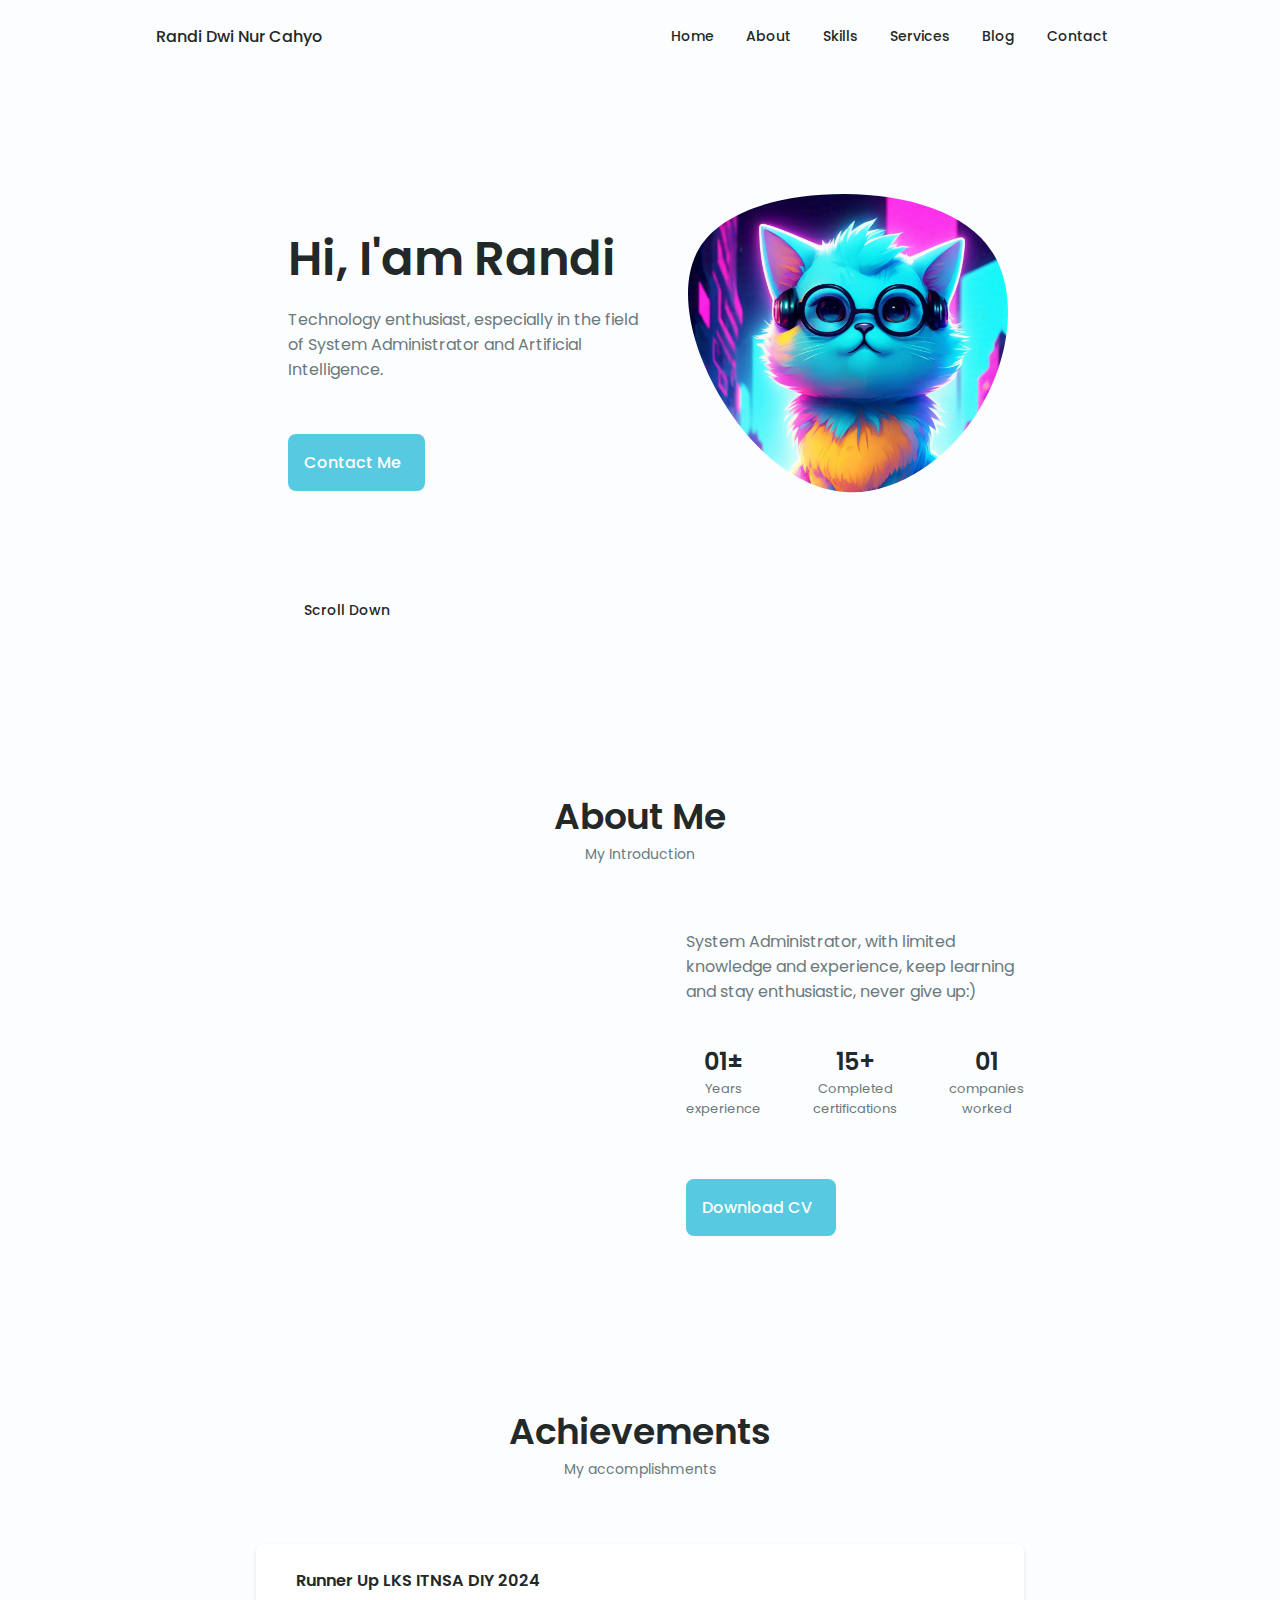
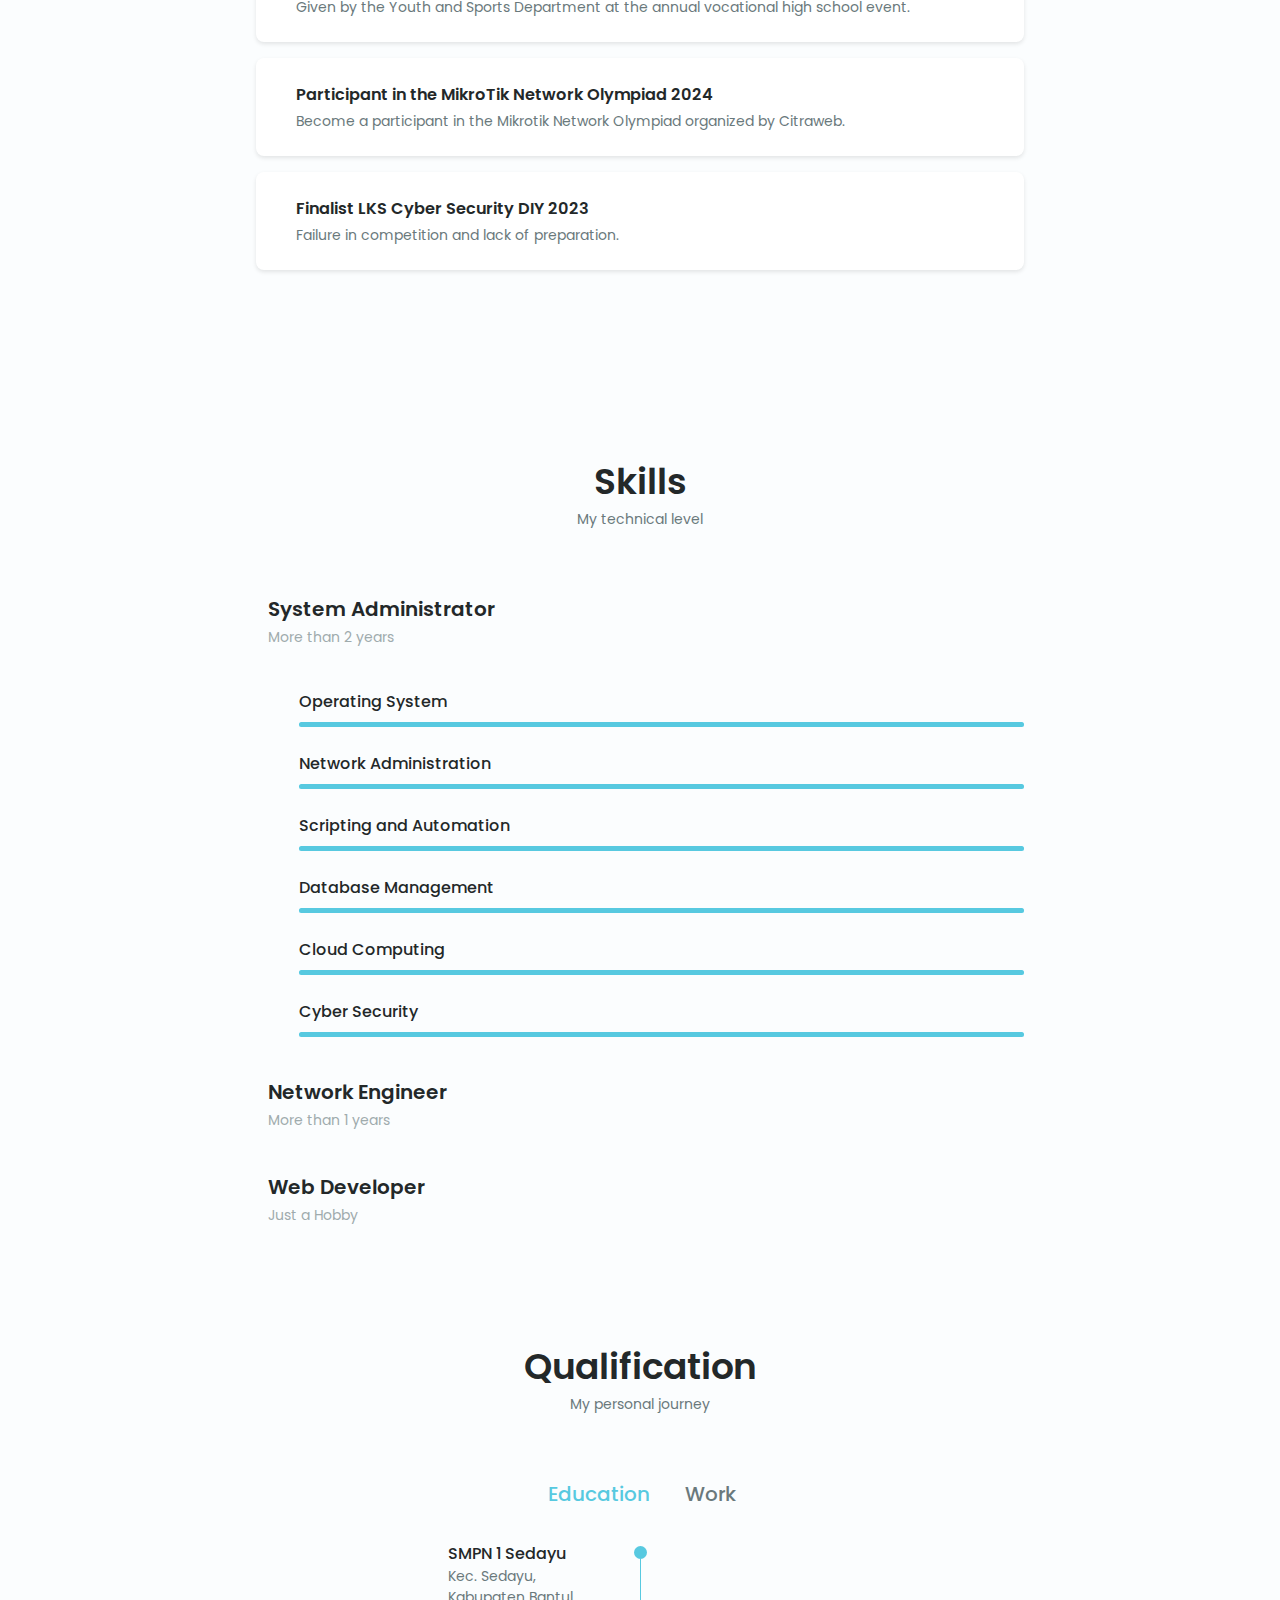
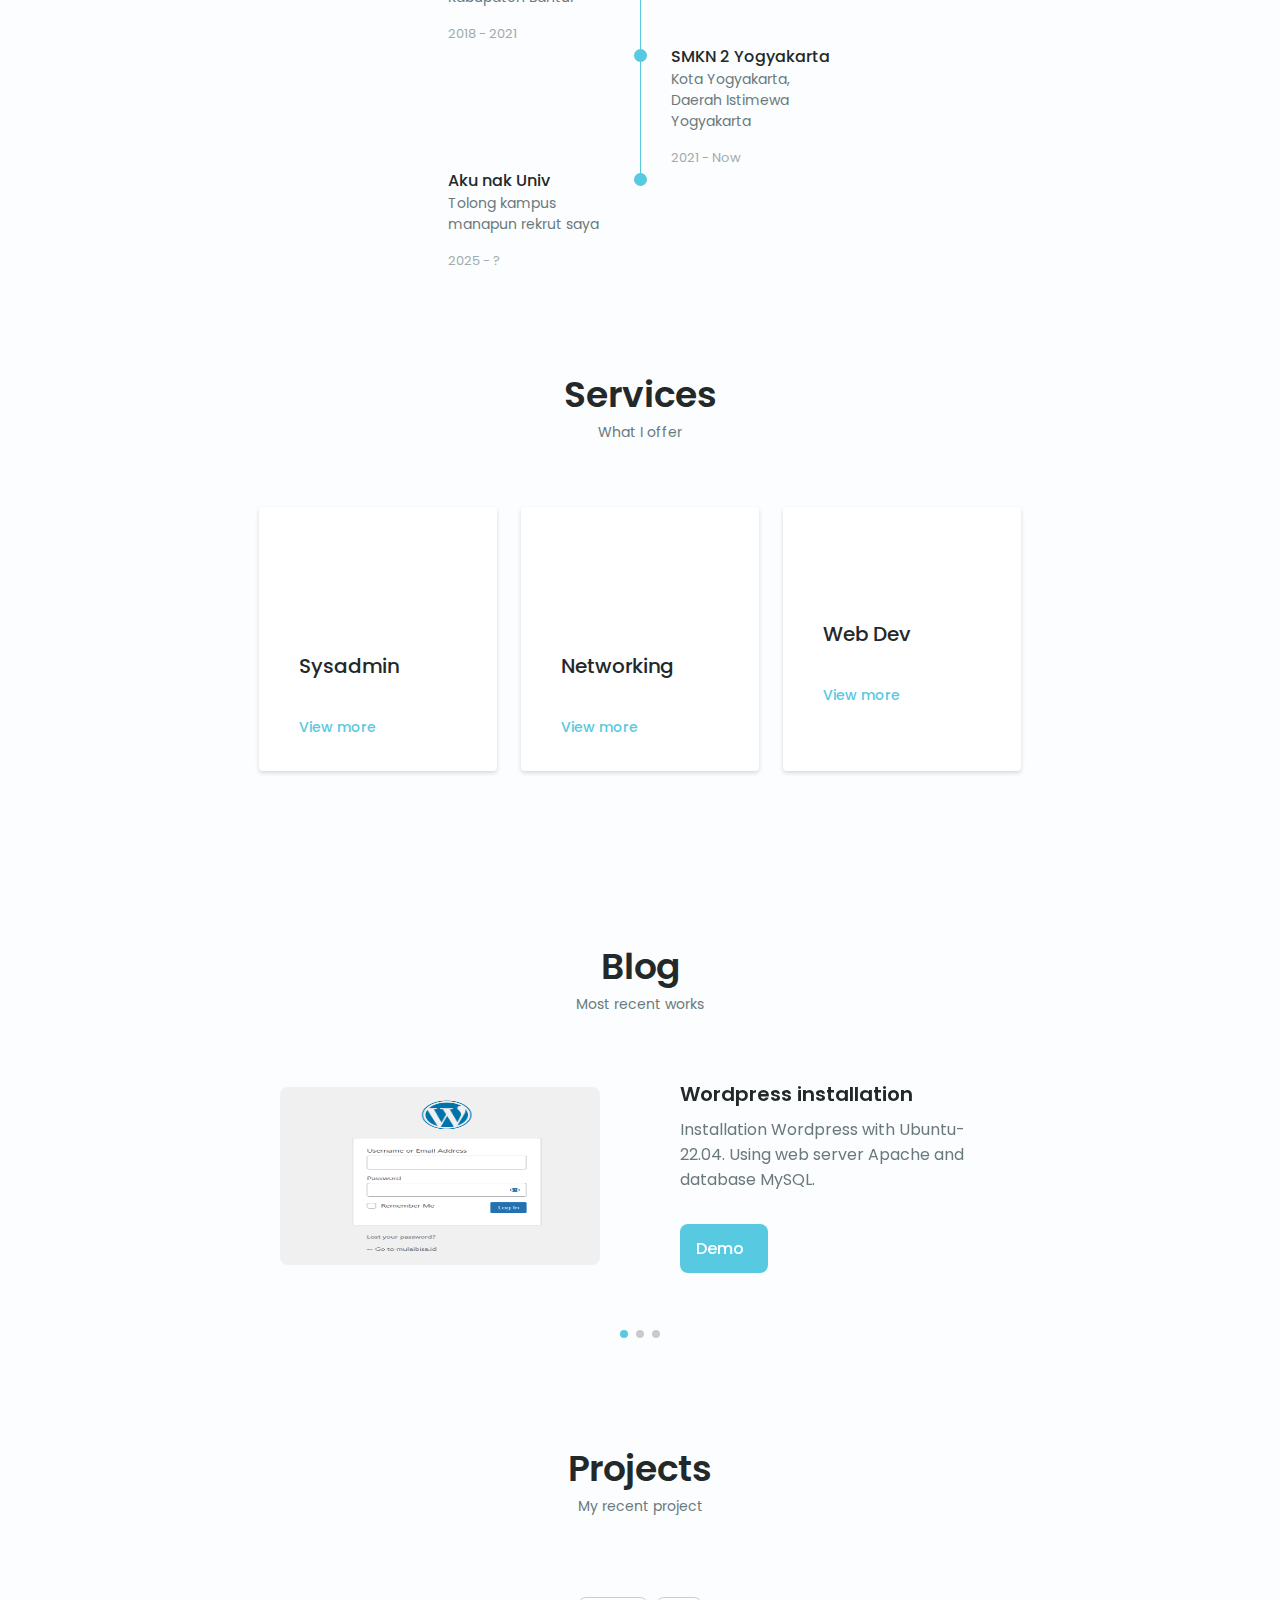
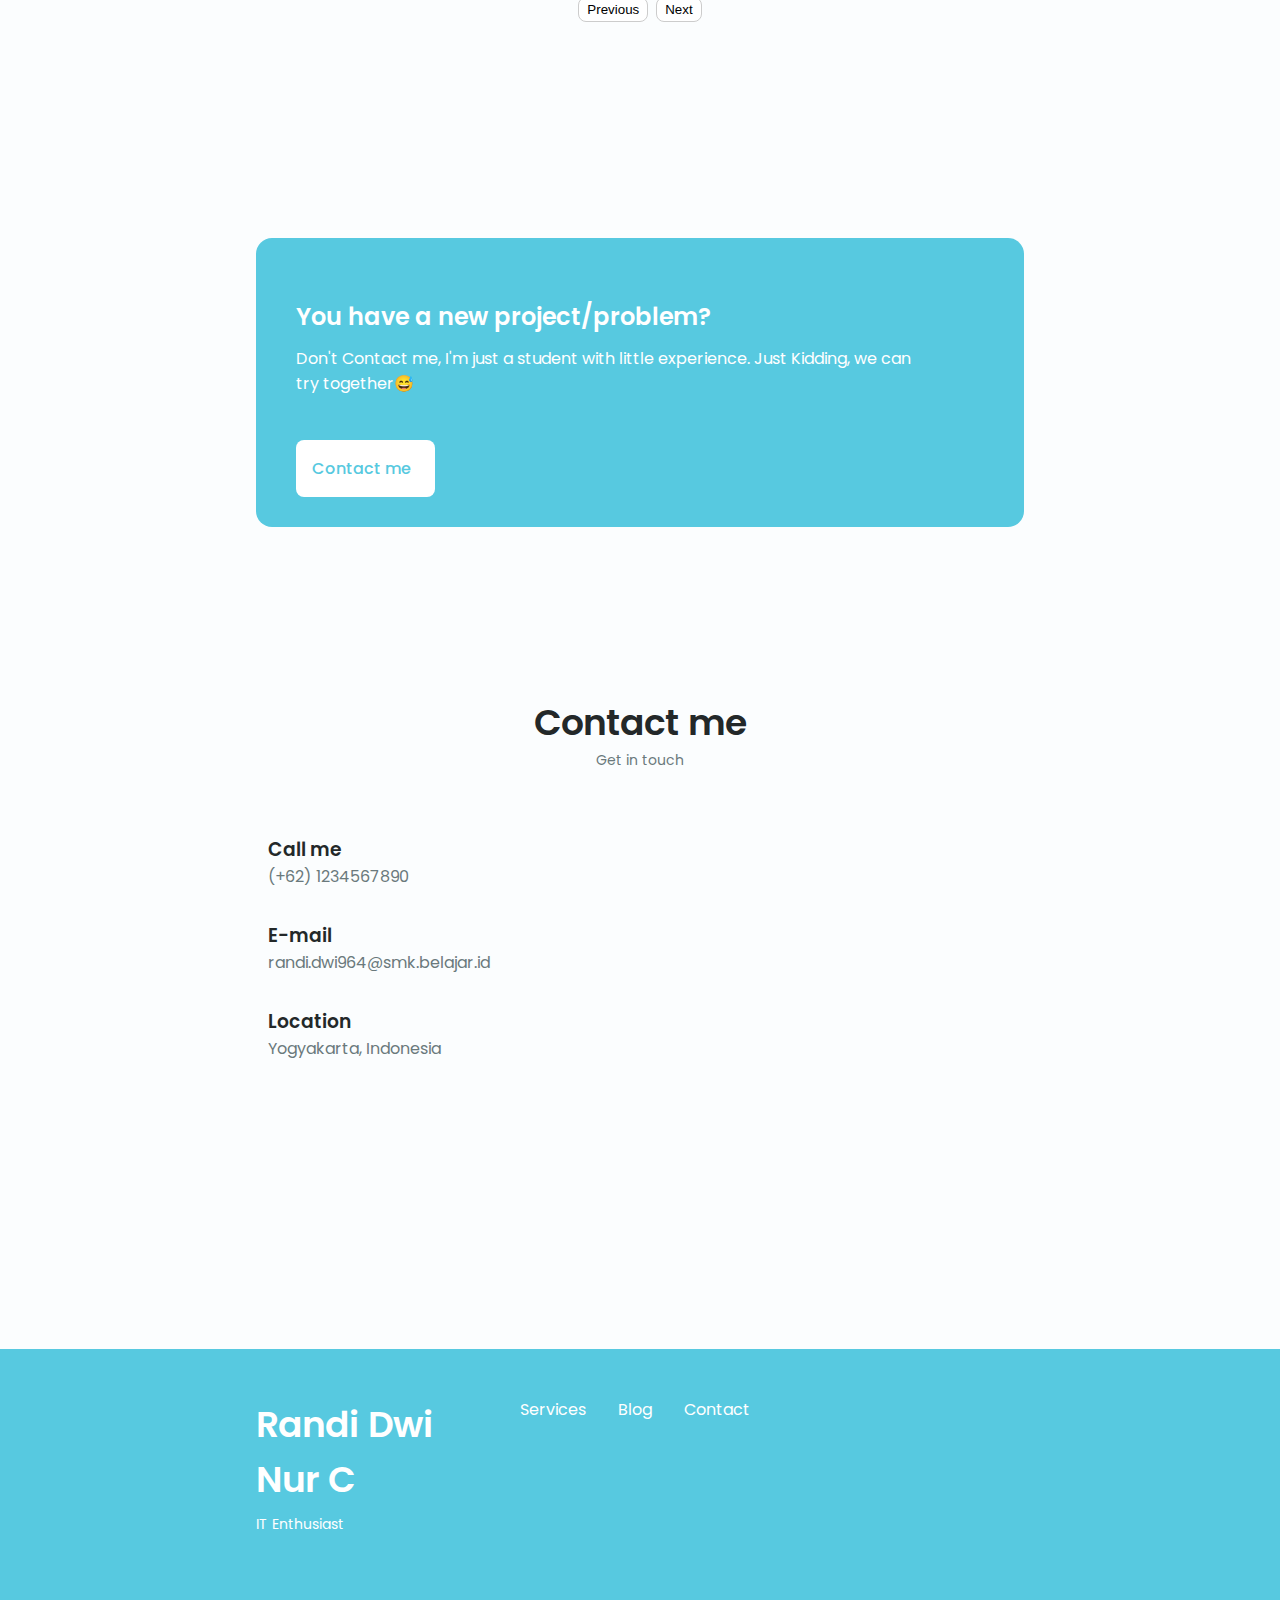
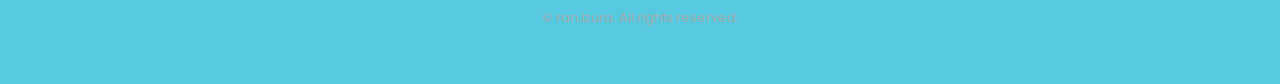
==== commit 794d0691: "initial commit" ====
--- a/index.html
+++ b/index.html
@@ -14,7 +14,7 @@
         <link rel="stylesheet" href="./packages/css/styles.css">
 
         <link rel="icon" href="packages/images/icon.png" type="image/x-icon">
-        <title>Izura</title>
+        <title>Ran Izura</title>
     </head>
     <body>
         <!--==================== HEADER ====================-->
@@ -175,6 +175,37 @@
                 </div>
             </section>
 
+            <!-- ==================== ACHIEVEMENTS ==================== -->
+            <section class="achievements section">
+                <h2 class="section__title">Achievements</h2>
+                <span class="section__subtitle">My accomplishments</span>
+
+                <ul class="achievements__list container">
+                    <li class="achievements__item">
+                        <i class="uil uil-trophy achievements__icon"></i>
+                        <div>
+                            <h3 class=" achievements__title">Runner Up LKS ITNSA DIY 2024</h3>
+                            <p class="achievements__description">Given by the Youth and Sports Department at the annual vocational high school event.</p>
+                        </div>
+                    </li>
+                    <li class="achievements__item">
+                        <i class="uil uil-user achievements__icon"></i>
+                        <div>
+                            <h3 class=" achievements__title">Participant in the MikroTik Network Olympiad 2024</h3>
+                            <p class="achievements__description">Become a participant in the Mikrotik Network Olympiad organized by Citraweb.</p>
+                        </div>
+                    </li>
+                    <li class="achievements__item">
+                        <i class="uil uil-medal achievements__icon"></i>
+                        <div>
+                            <h3 class="achievements__title">Finalist LKS Cyber Security DIY 2023</h3>
+                            <p class="achievements__description">Failure in competition and lack of preparation.</p>
+                        </div>
+                    </li>
+                    <!-- Add more achievements as needed -->
+                </ul>
+            </section>
+
             <!--==================== SKILLS ====================-->
             <section class="skills section" id="skills">
                 <h2 class="section__title">Skills</h2>
--- a/packages/css/styles.css
+++ b/packages/css/styles.css
@@ -455,6 +455,46 @@
 .about__buttons {
   display: flex;
   justify-content: center;
+}
+
+/* Achievements Section */
+.achievements {
+  padding: 2rem 0;
+}
+
+.achievements__list {
+  list-style: none;
+  padding: 0;
+  margin: 0;
+}
+
+.achievements__item {
+  display: flex;
+  align-items: center;
+  background-color: #fff;
+  padding: 1.5rem; /* Match padding with About section */
+  border-radius: 0.5rem;
+  box-shadow: 0 2px 4px rgba(0, 0, 0, 0.1);
+  margin-bottom: 1rem;
+}
+
+.achievements__icon {
+  font-size: 2rem;
+  color: var(--first-color); /* Match color with About section */
+  margin-right: 1rem;
+}
+
+.achievements__title {
+  font-size: 1.01rem; /* Adjust to a smaller font size */
+  /* font-size: var(--normal-font-size); */
+  font-weight: var(--font-semi-bold);
+  color: var(--title-color);
+  margin-bottom: 0.25rem;
+}
+
+.achievements__description {
+  font-size: var(--small-font-size); /* Match font size with About section */
+  color: var(--text-color); /* Match color with About section */
 }
 
 /*==================== SKILLS ====================*/
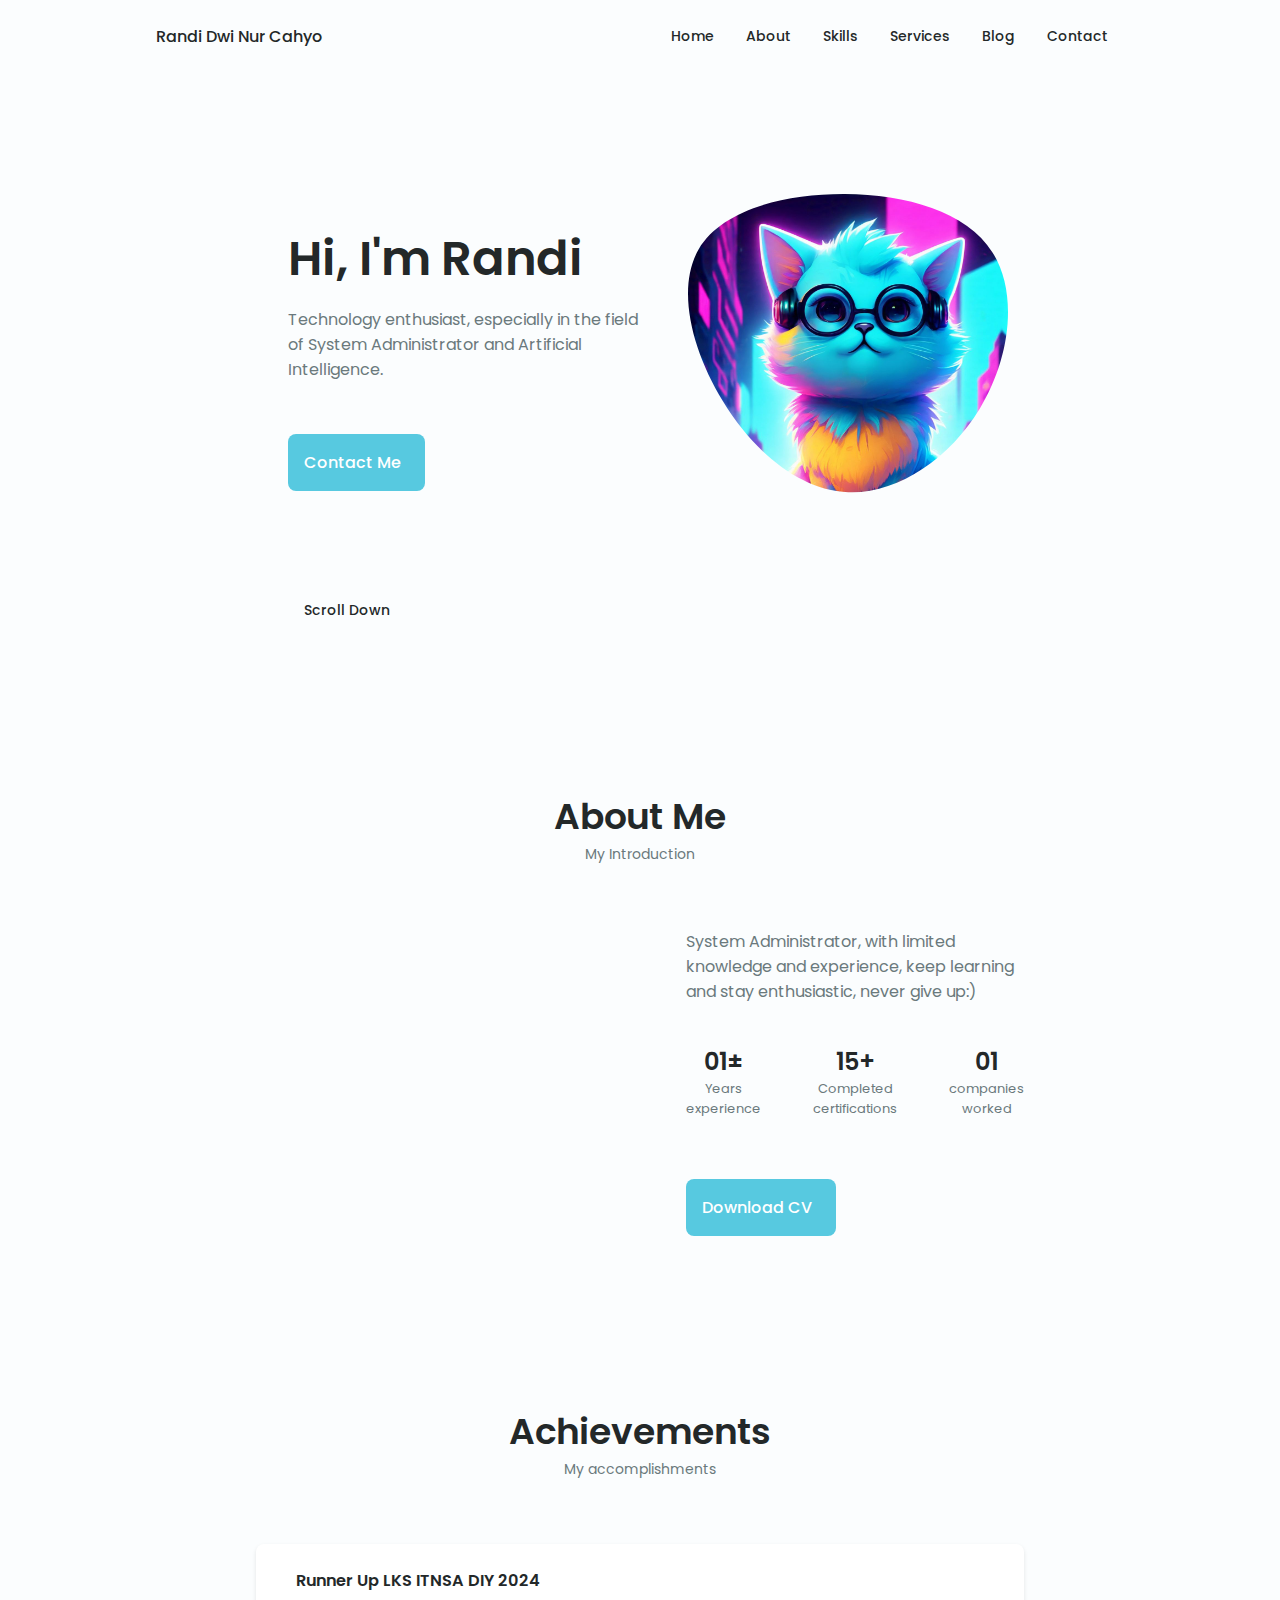
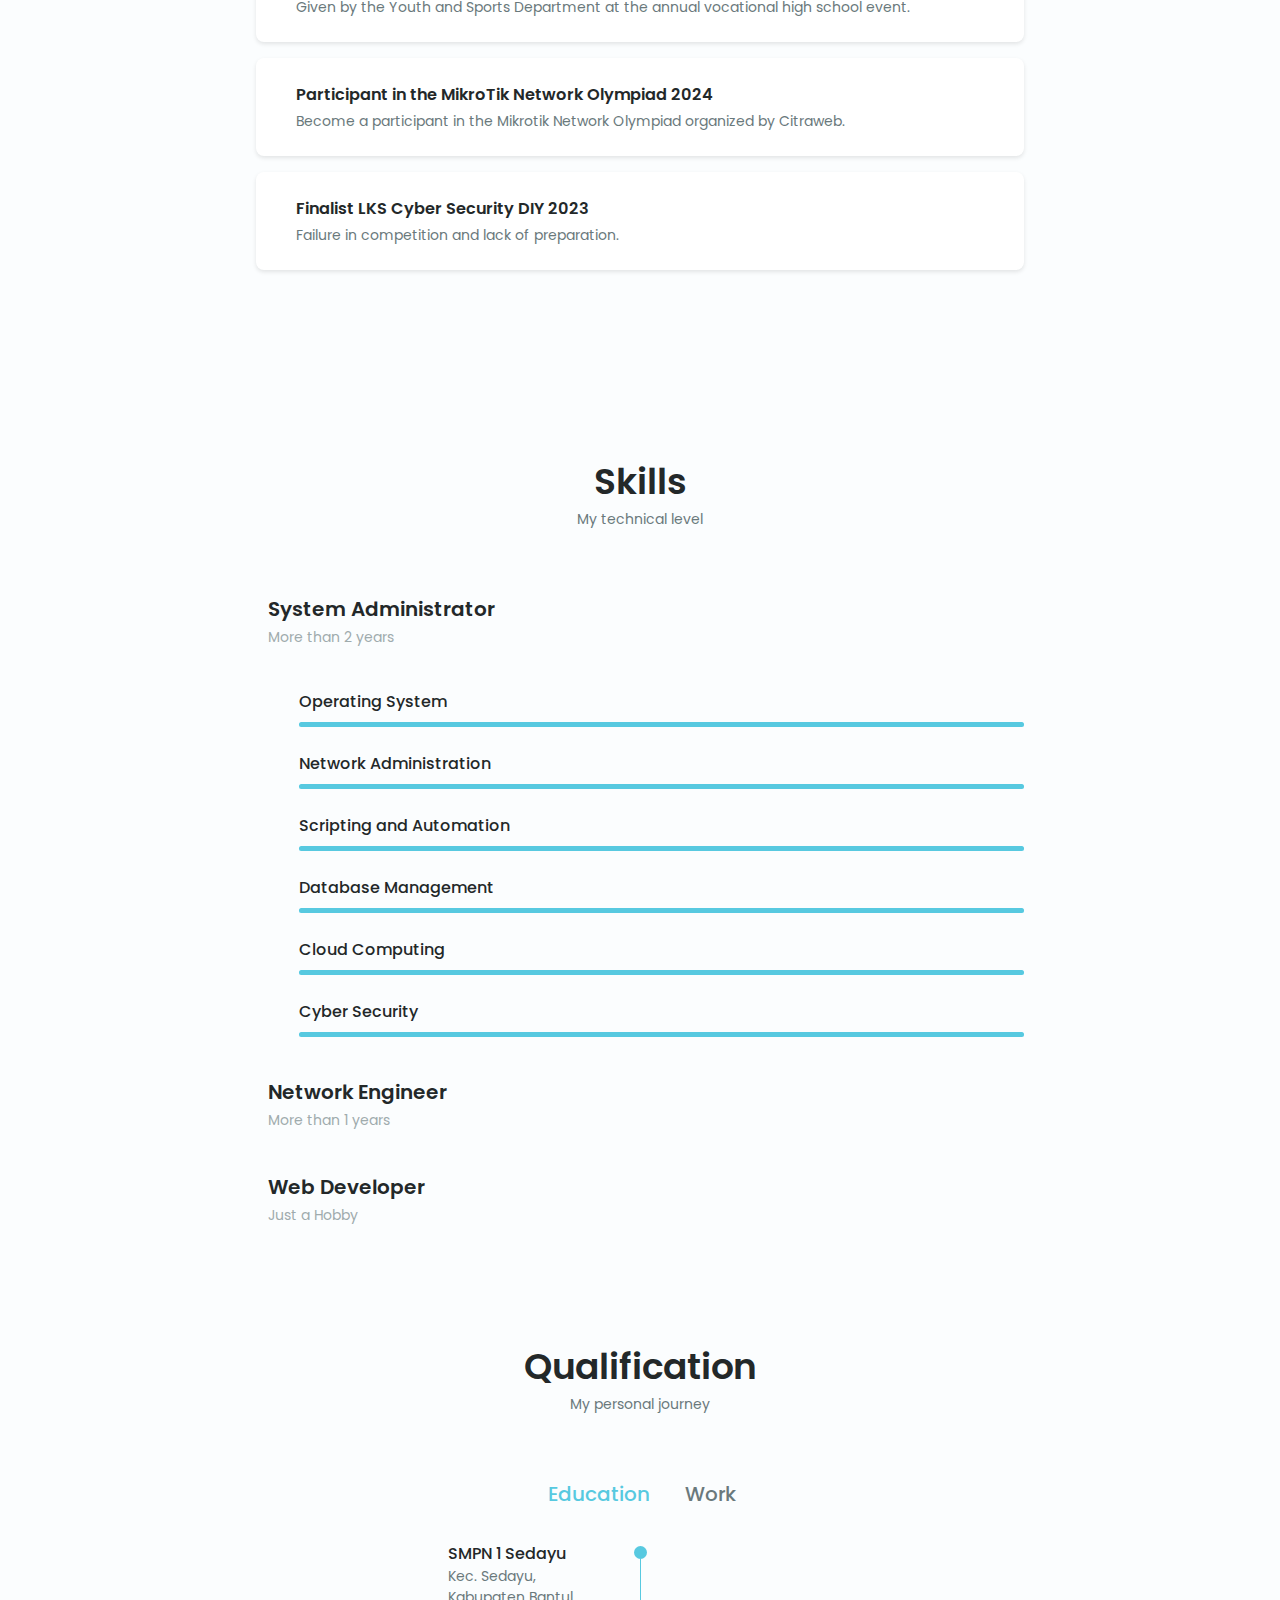
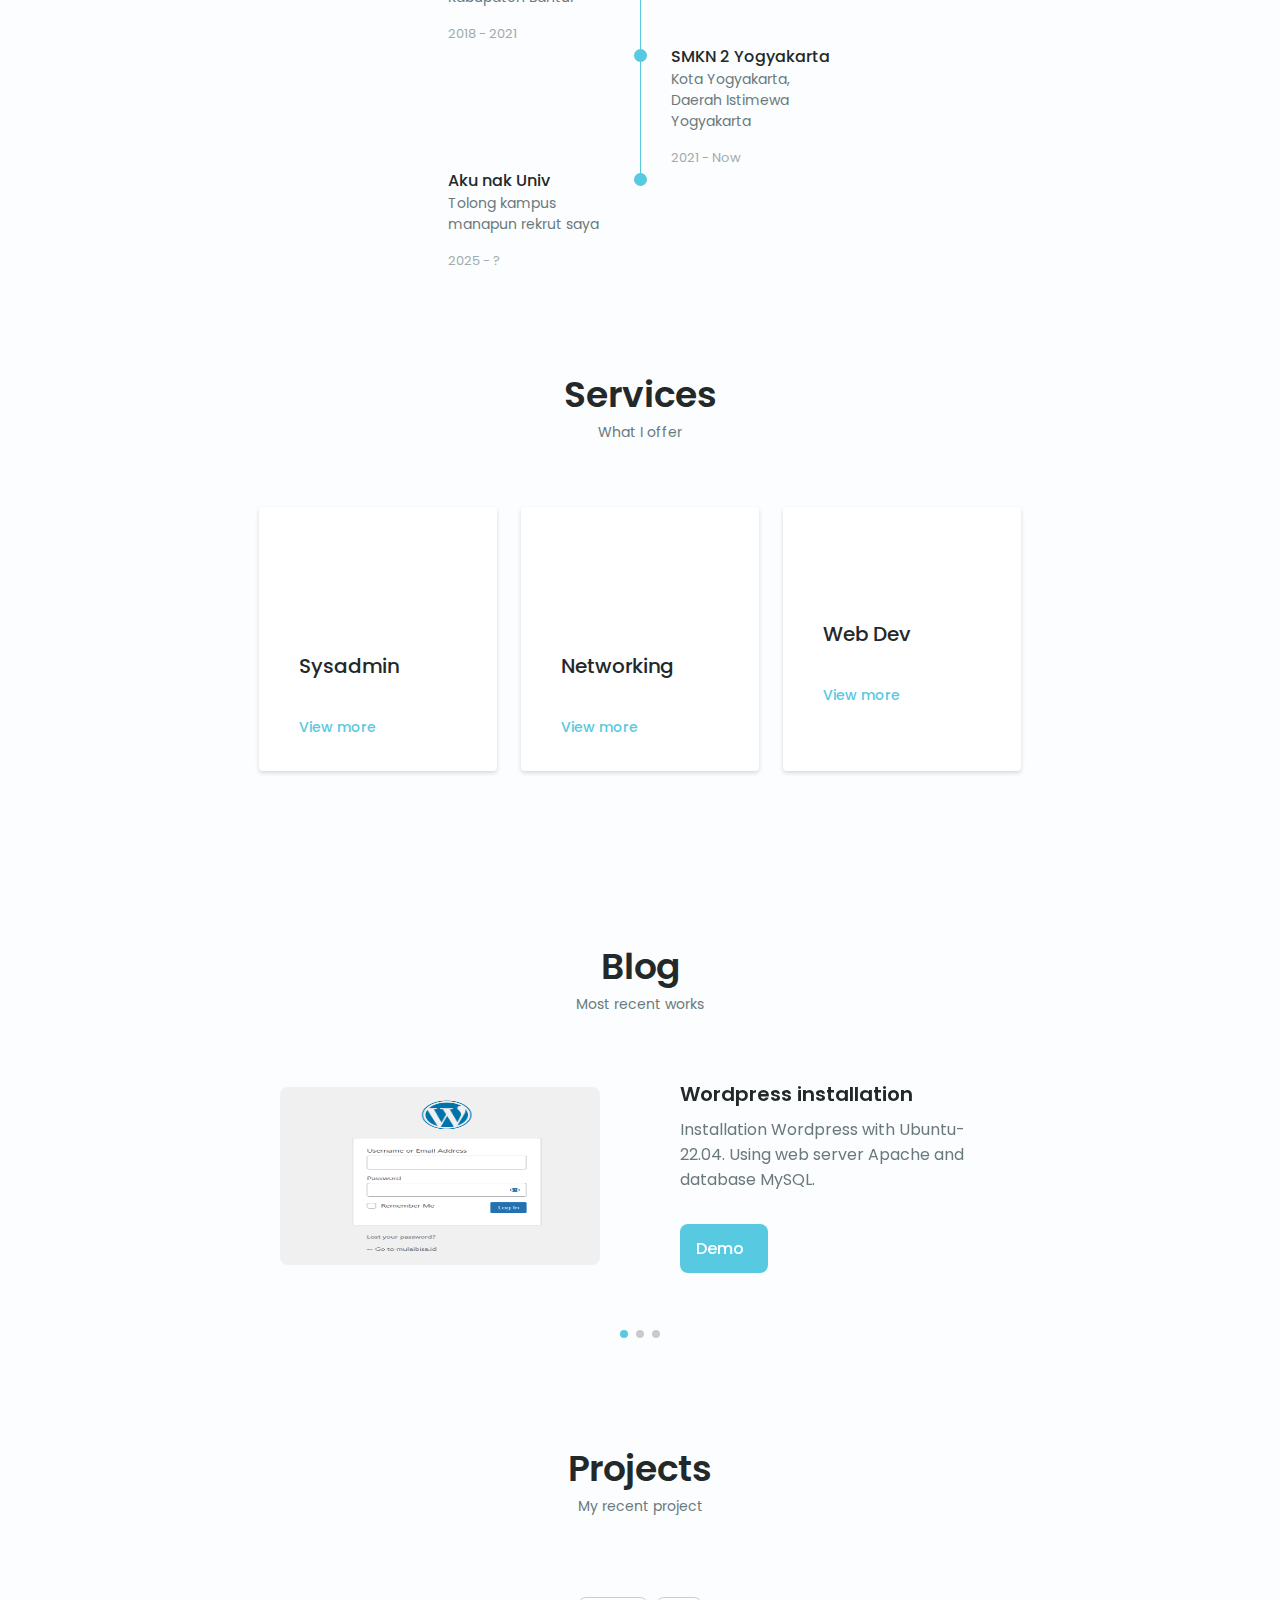
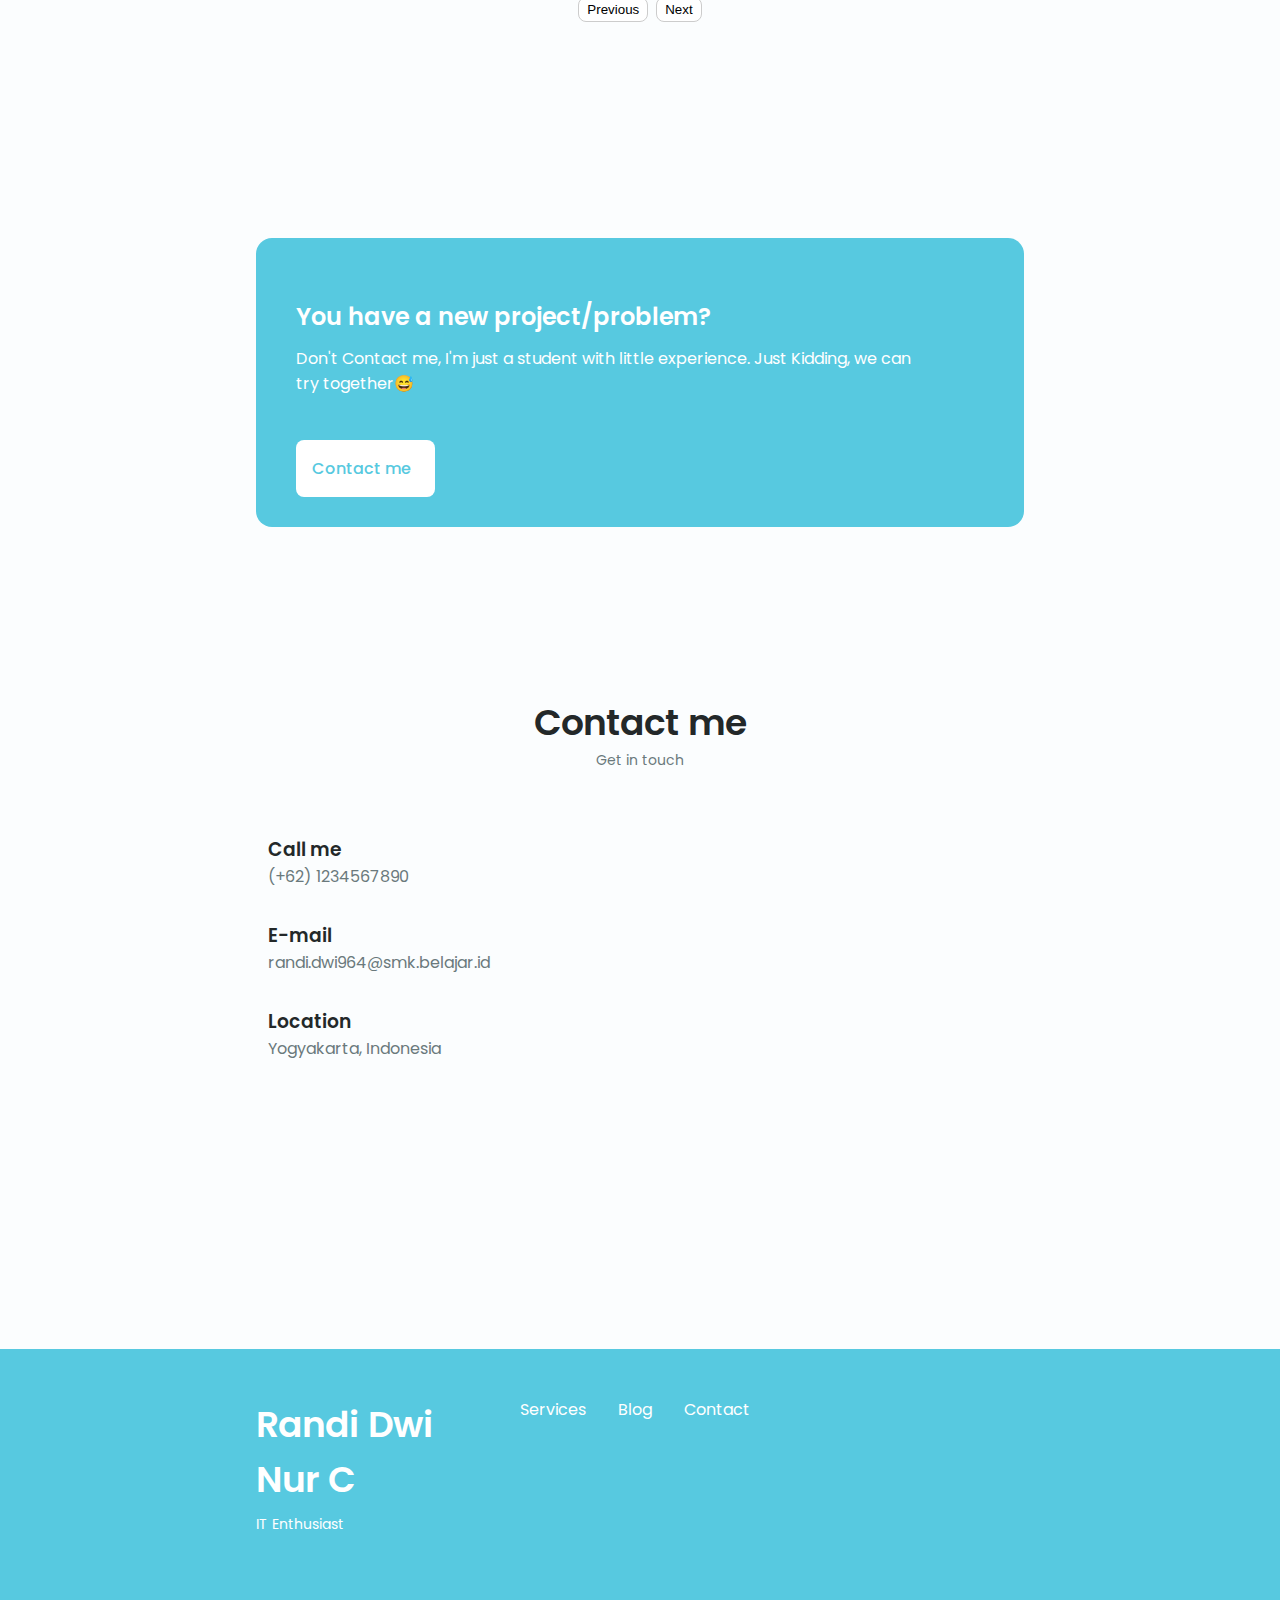
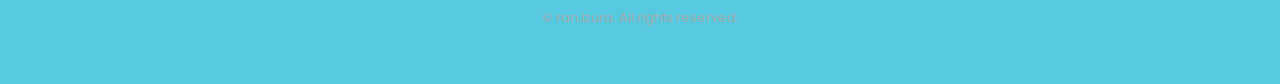
==== commit c0490e4e: "comm" ====
--- a/index.html
+++ b/index.html
@@ -106,7 +106,7 @@
                         </div>
 
                         <div class="home__data">
-                            <h1 class="home__title">Hi, I'am Randi</h1>
+                            <h1 class="home__title">Hi, I'm Randi</h1>
                             <!-- <h3 class="home__subtitle">IT Enthusias</h3> -->
                             <h3 class="home__subtitle">
                                 <span id="typed-text"></span>
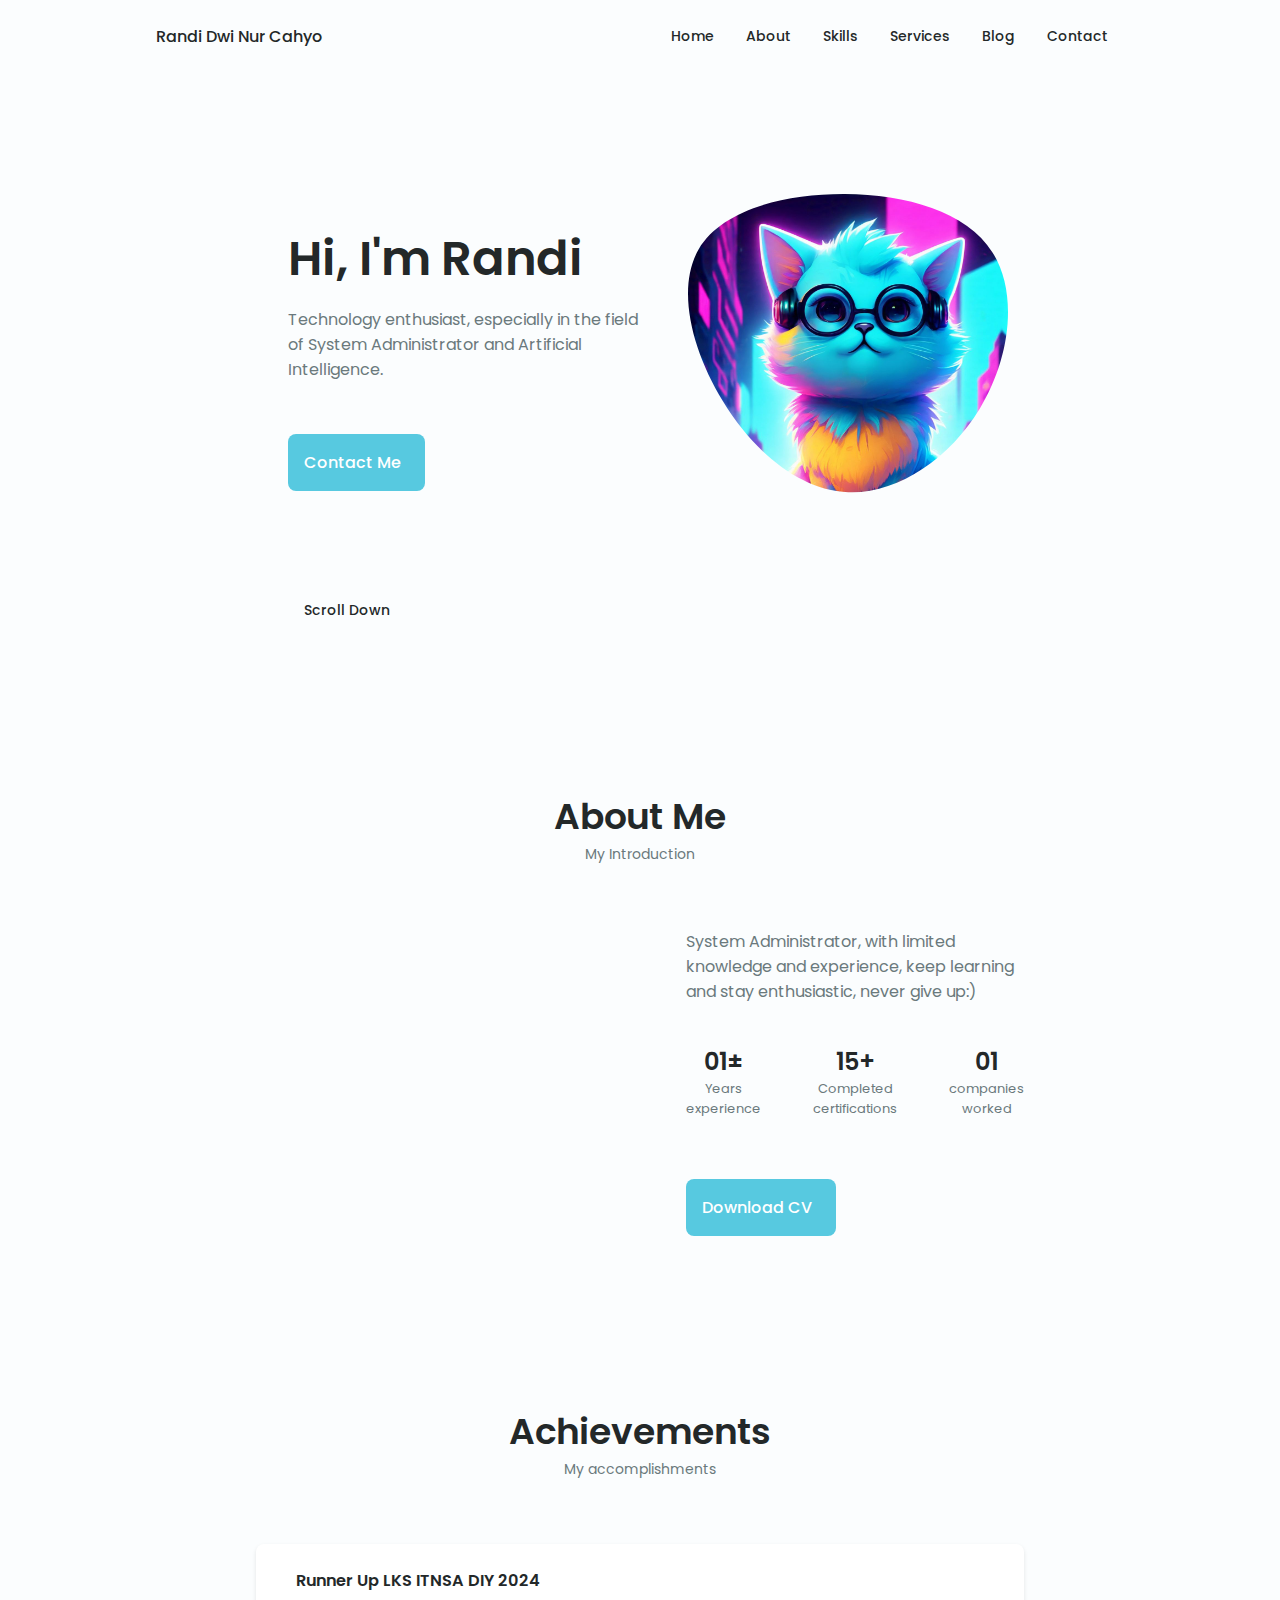
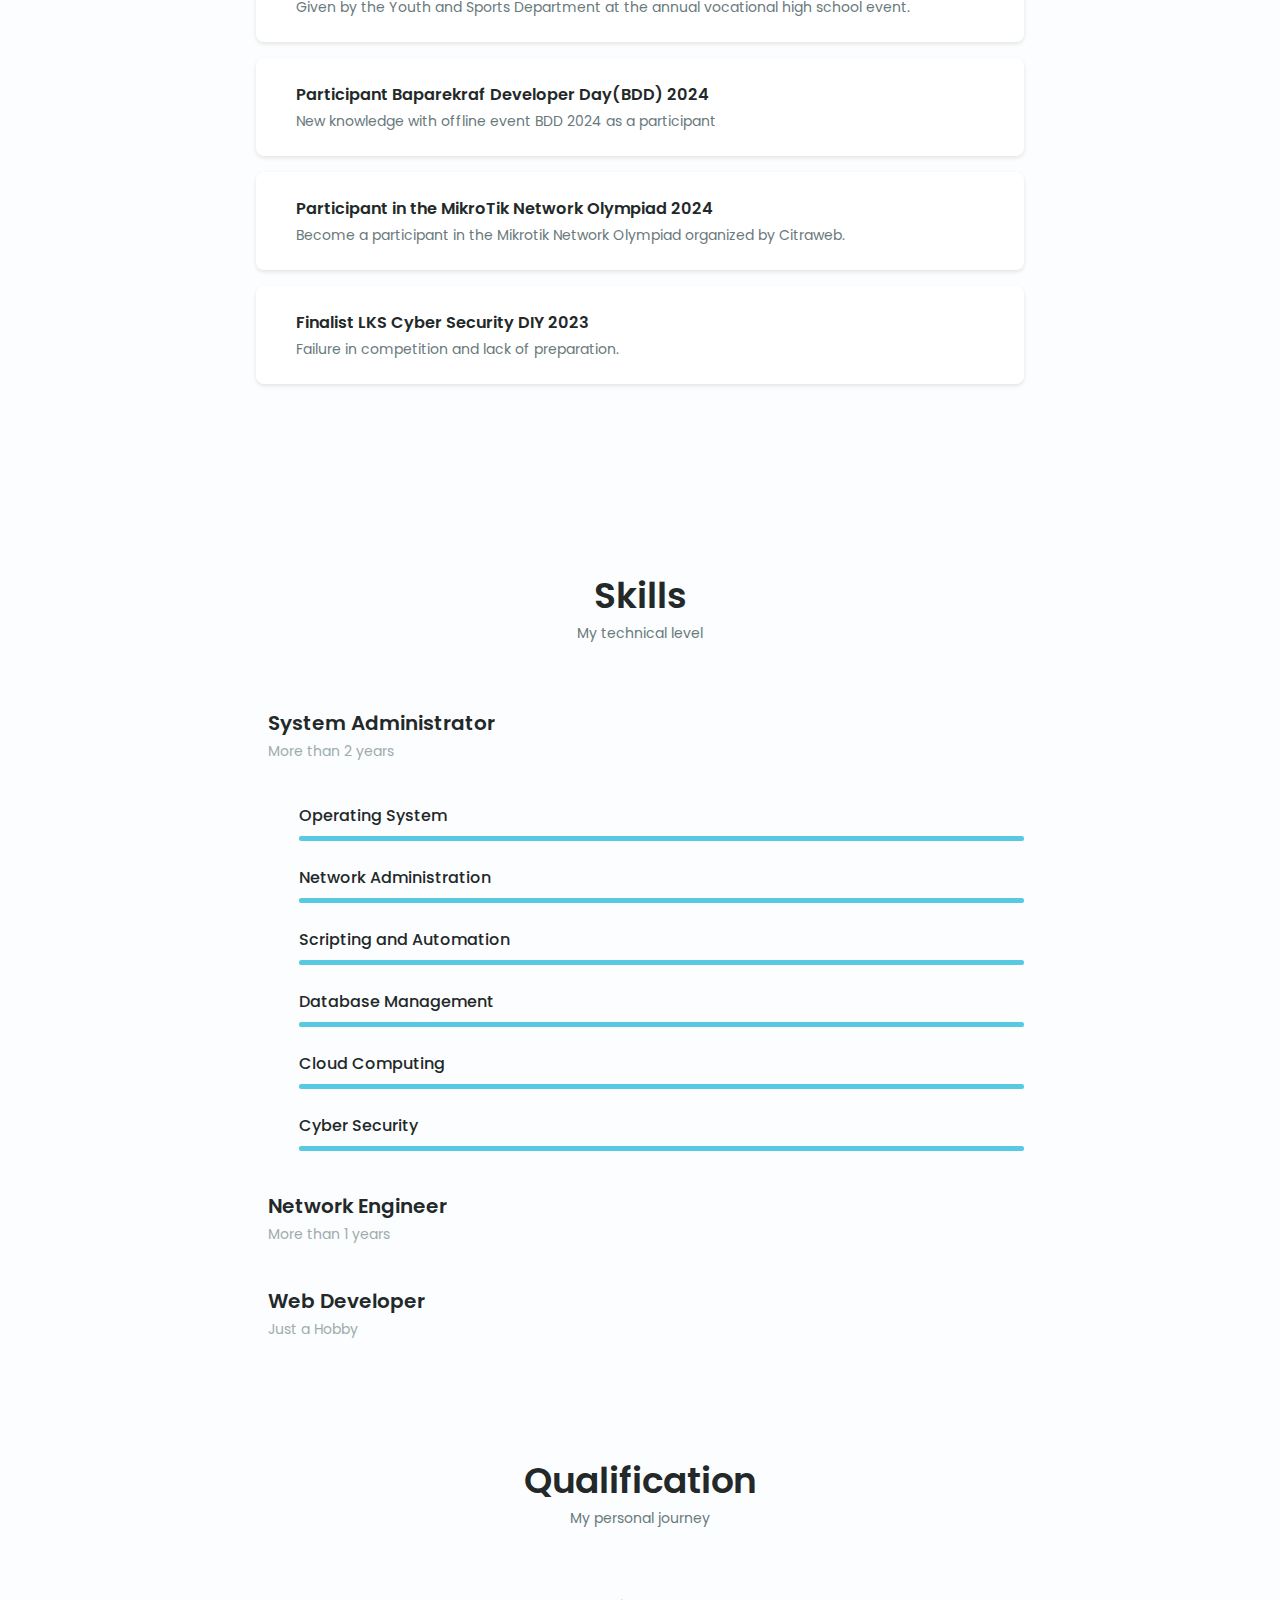
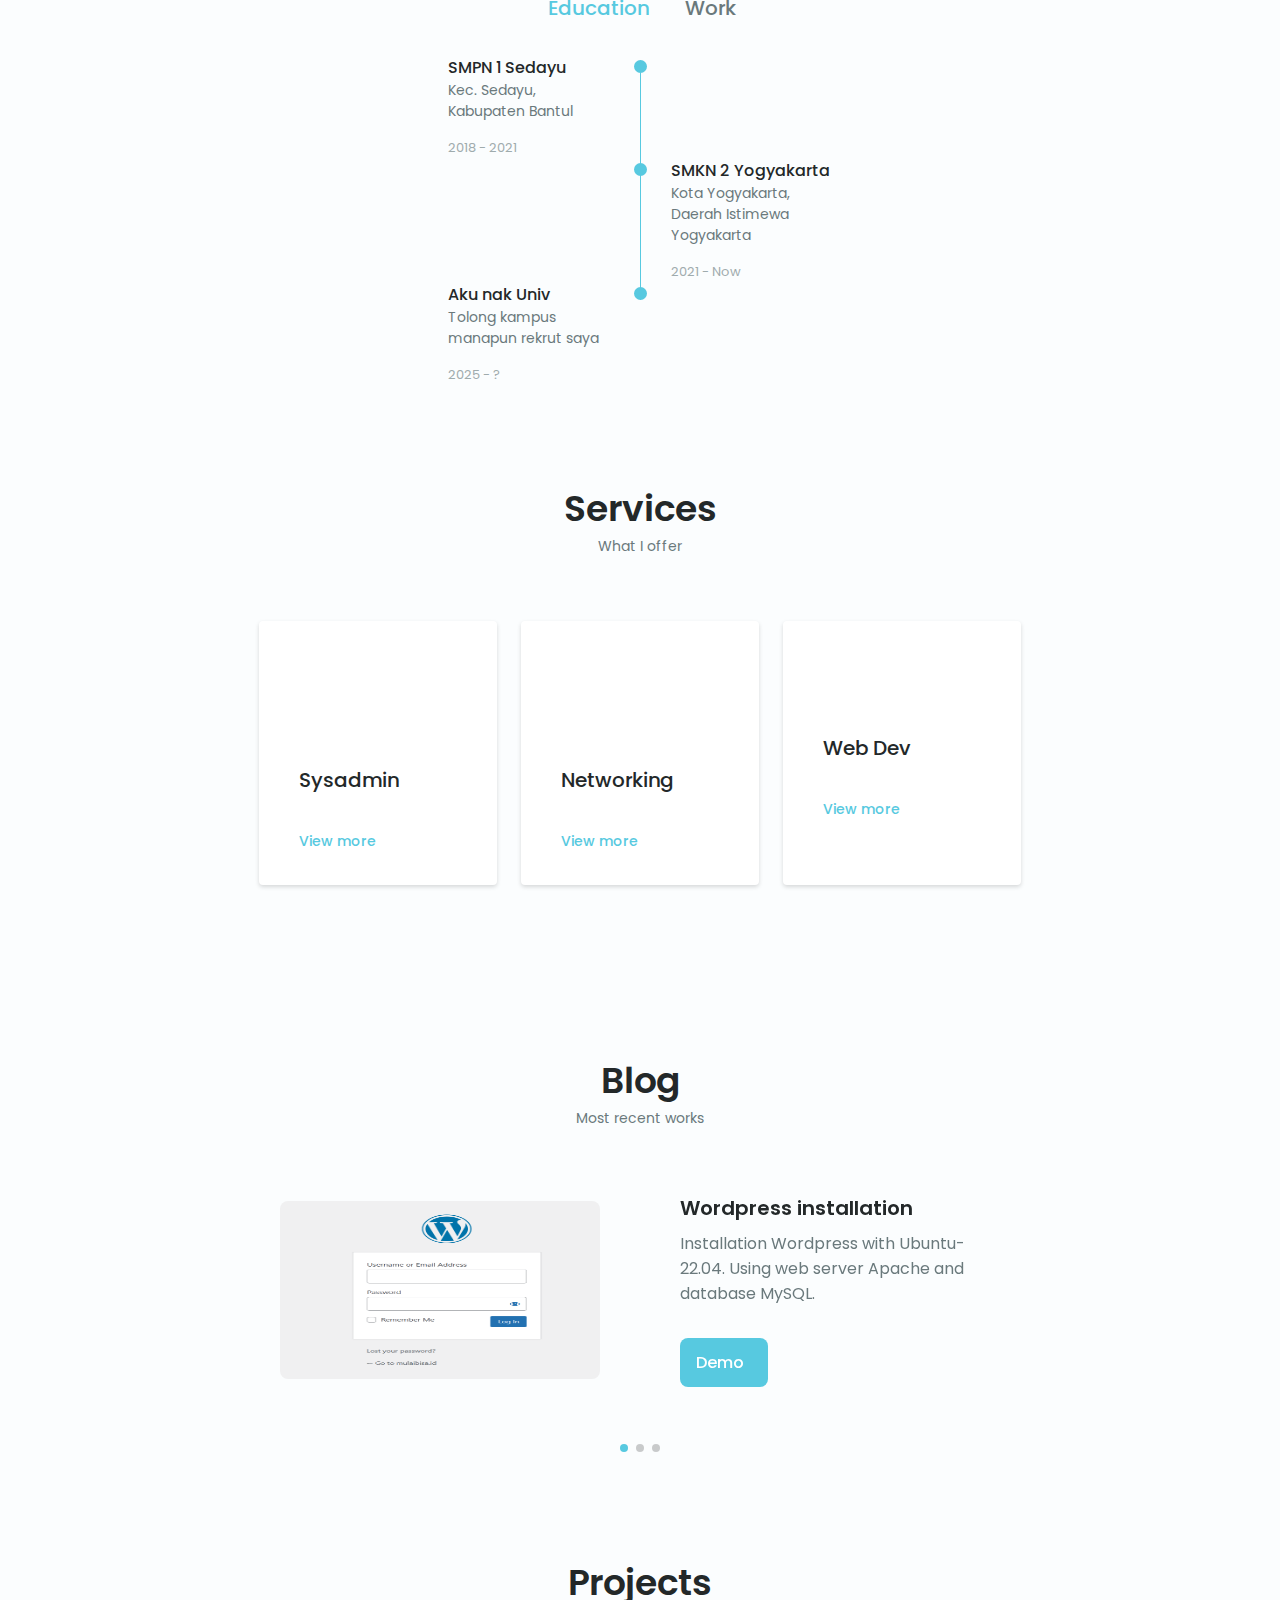
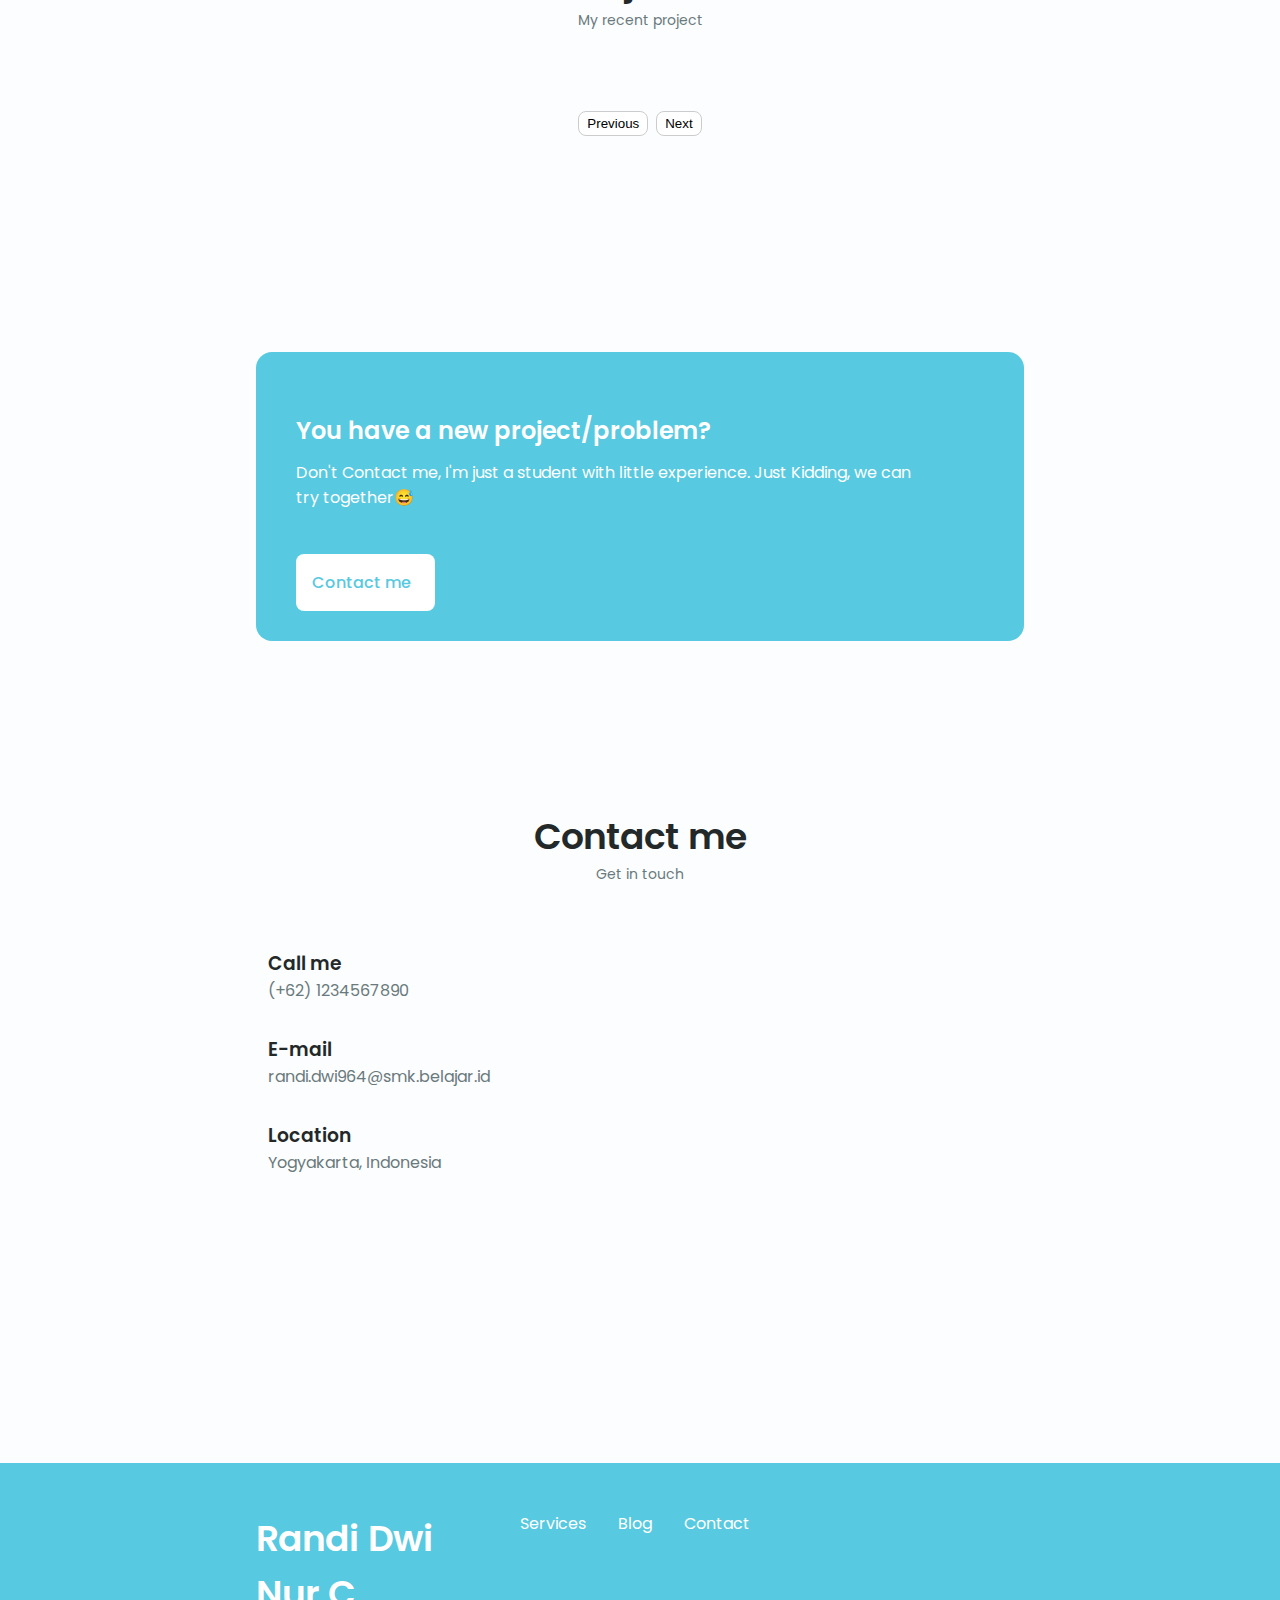
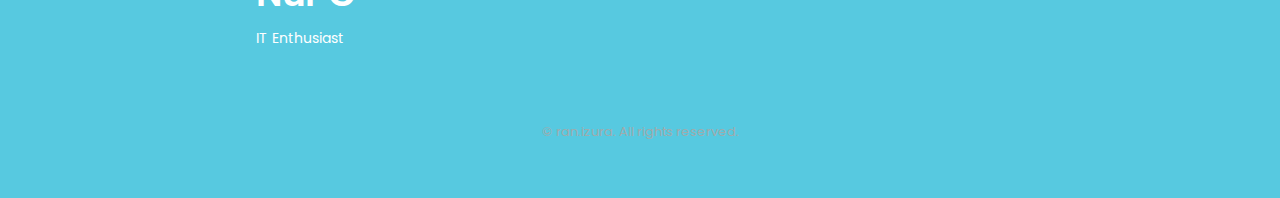
==== commit d32cbfc8: "ok" ====
--- a/index.html
+++ b/index.html
@@ -189,6 +189,13 @@
                         </div>
                     </li>
                     <li class="achievements__item">
+                        <i class="uil uil-medal achievements__icon"></i>
+                        <div>
+                            <h3 class="achievements__title">Participant Baparekraf Developer Day(BDD) 2024</h3>
+                            <p class="achievements__description">New knowledge with offline event BDD 2024 as a participant</p>
+                        </div>
+                    </li>
+                    <li class="achievements__item">
                         <i class="uil uil-user achievements__icon"></i>
                         <div>
                             <h3 class=" achievements__title">Participant in the MikroTik Network Olympiad 2024</h3>
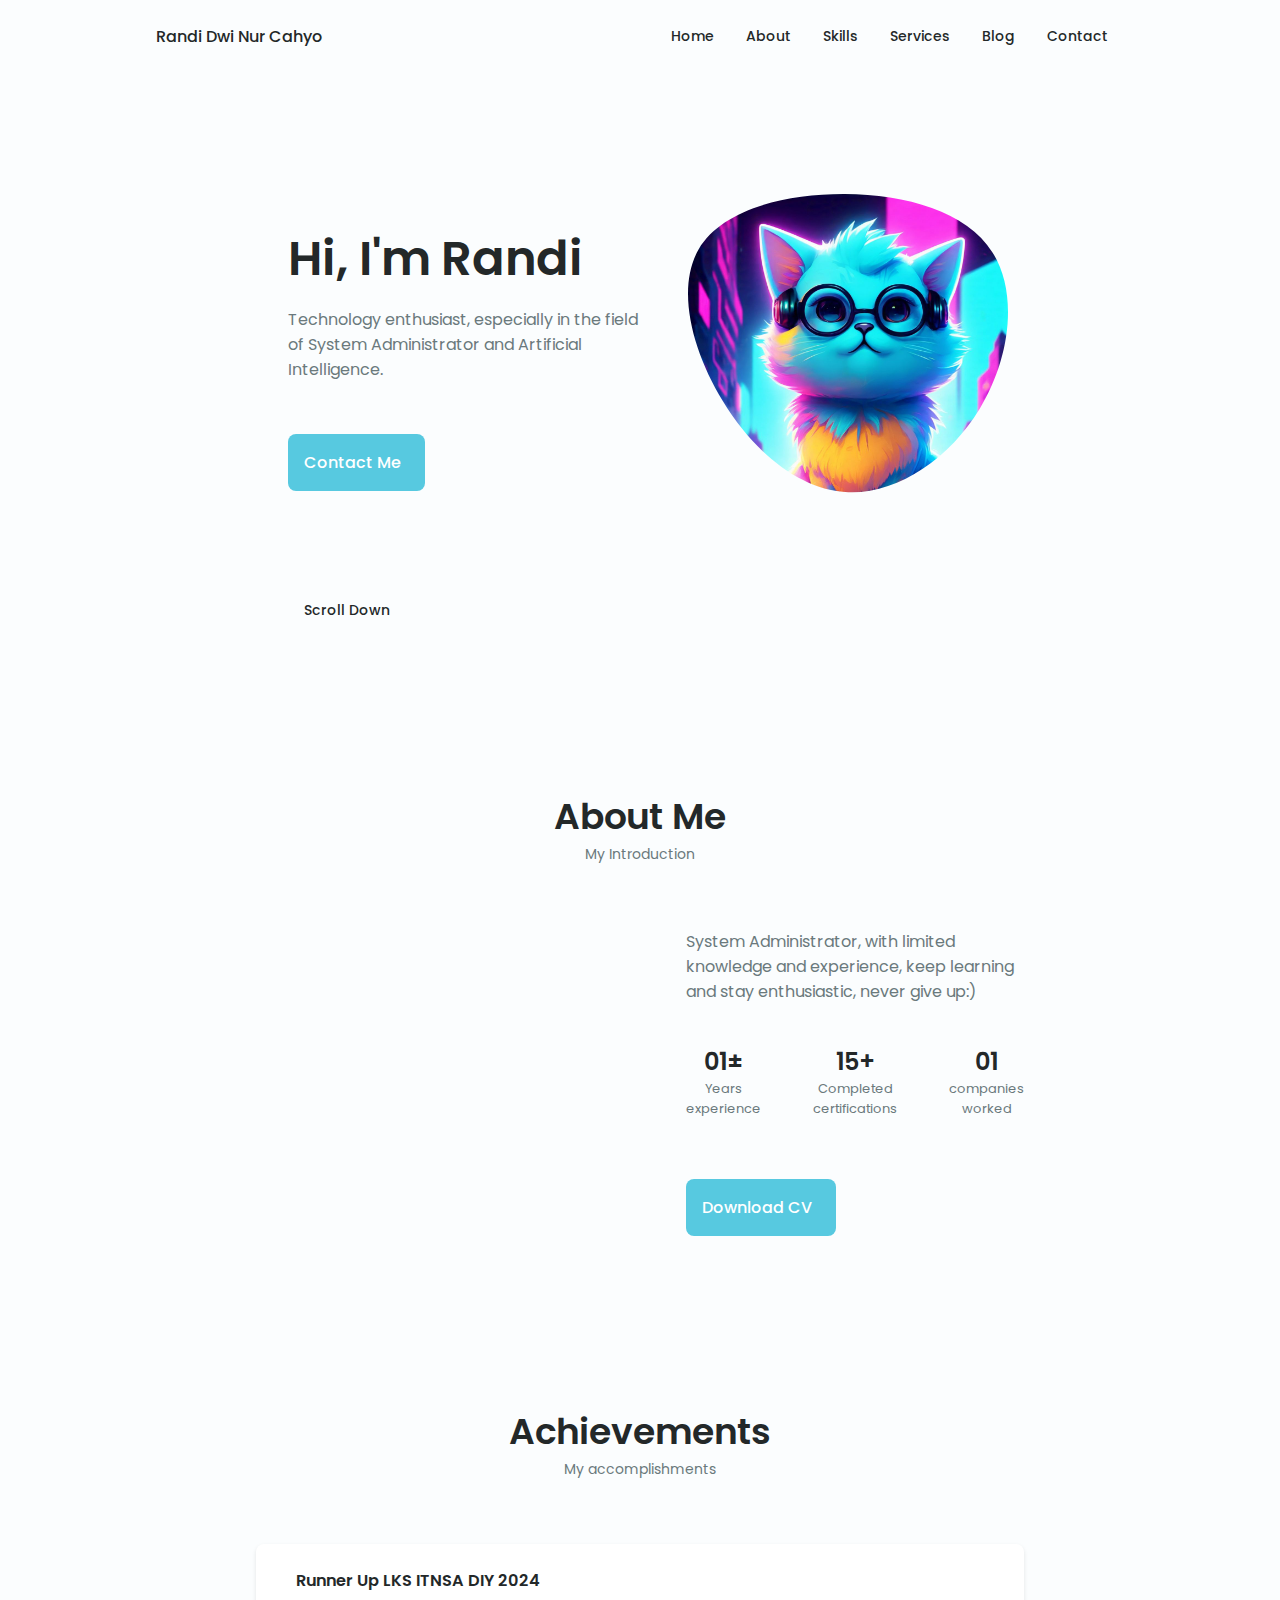
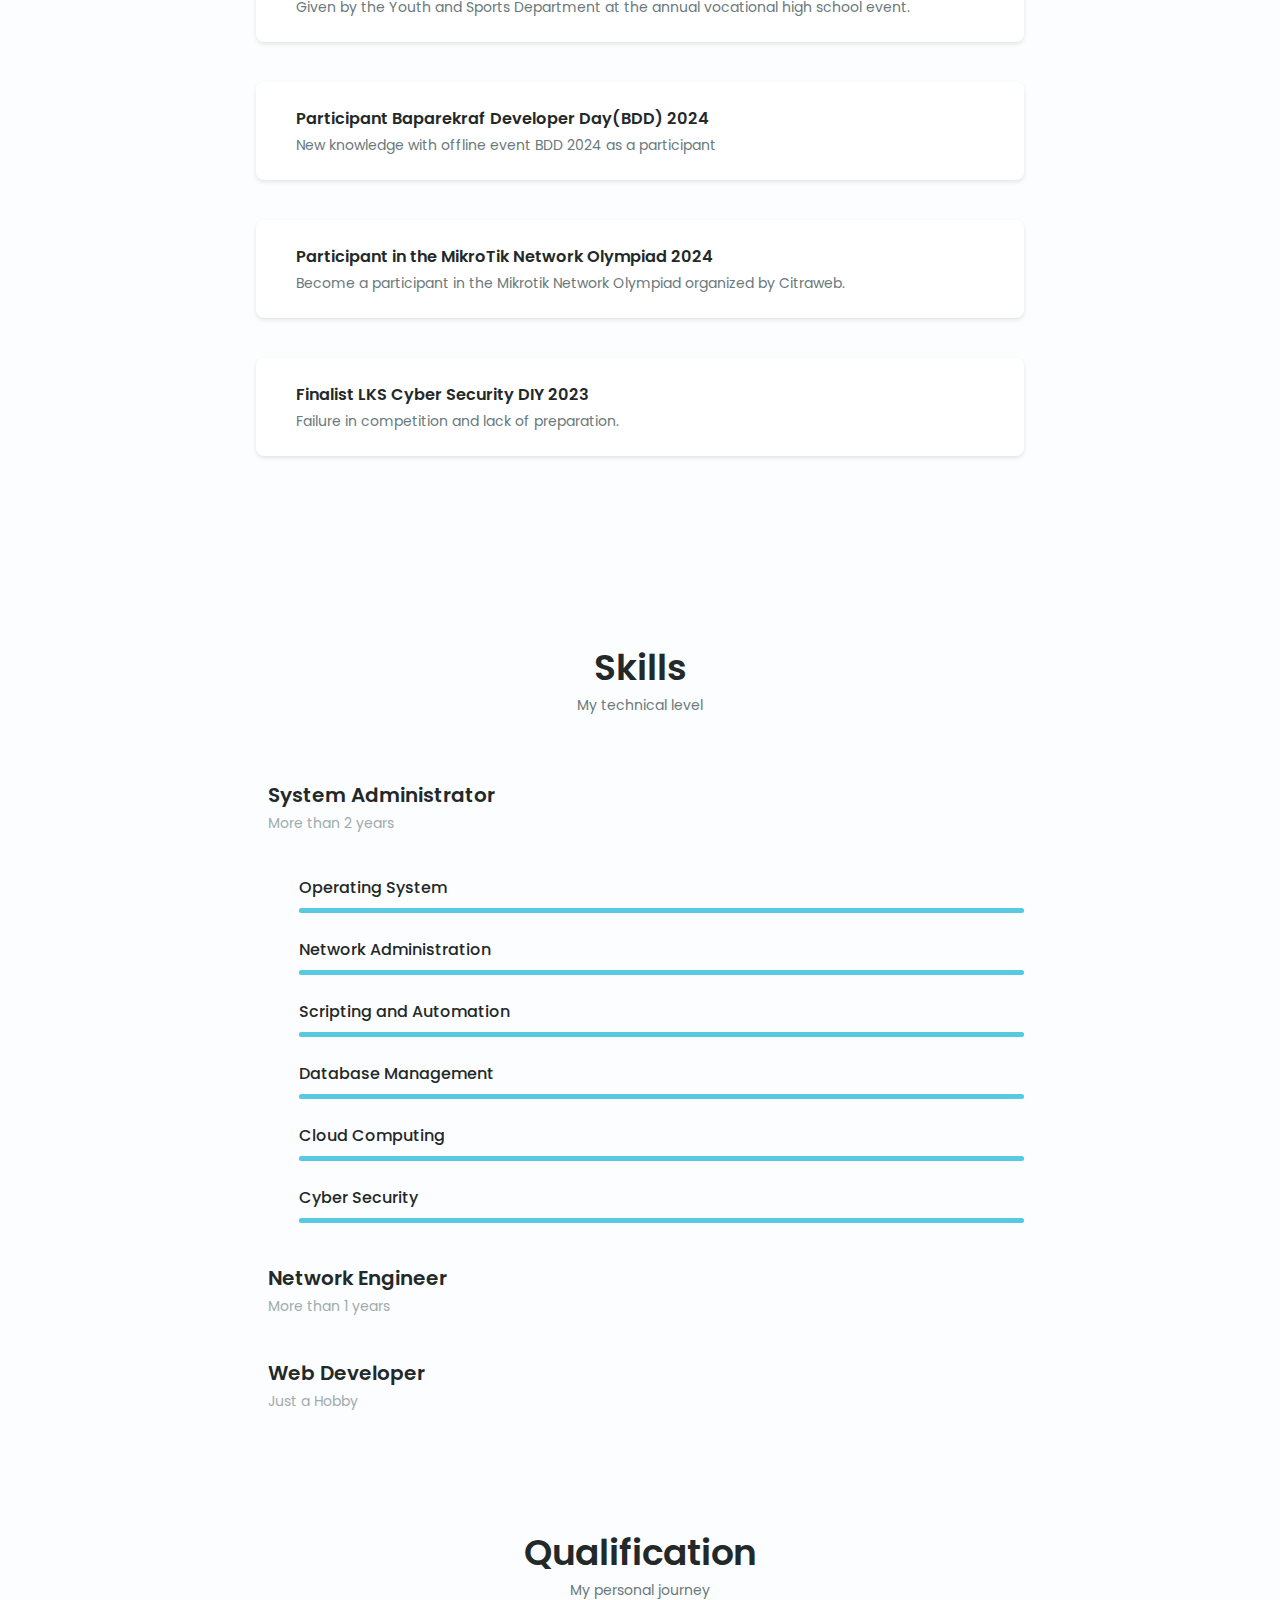
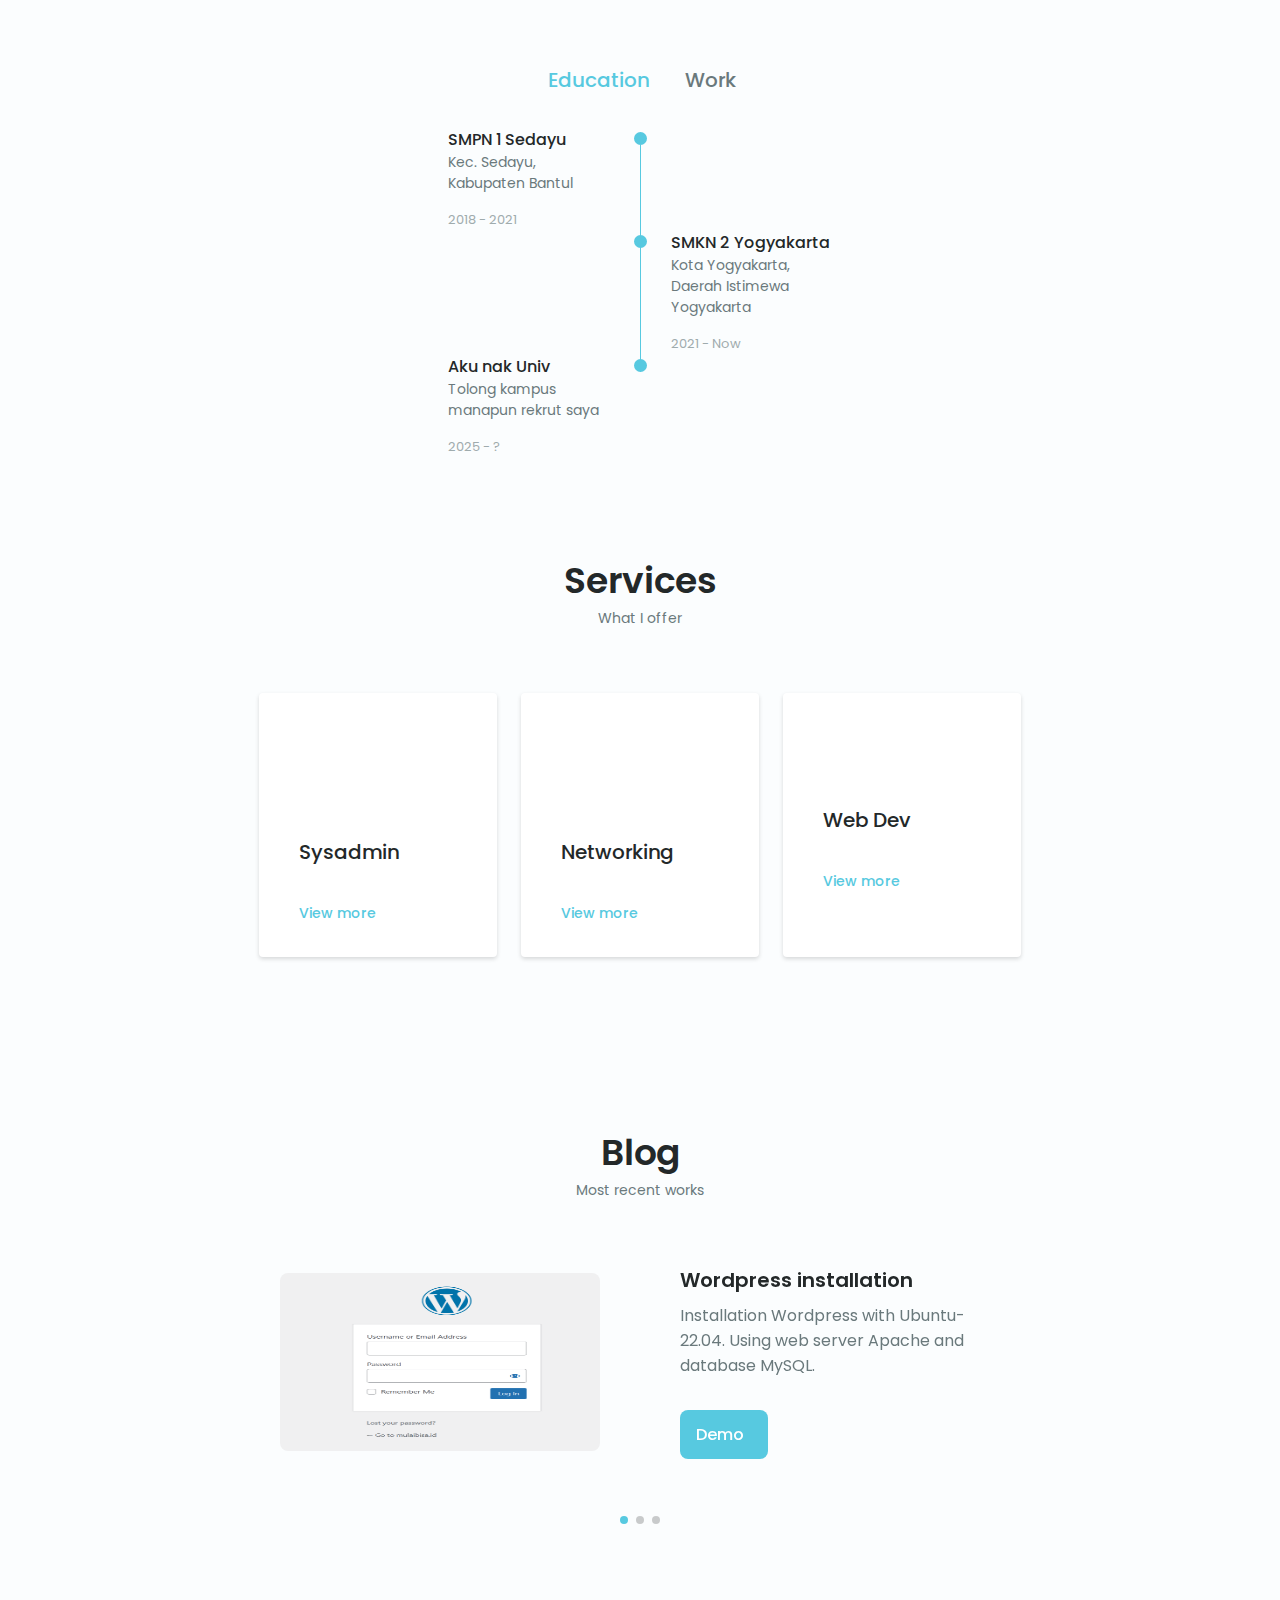
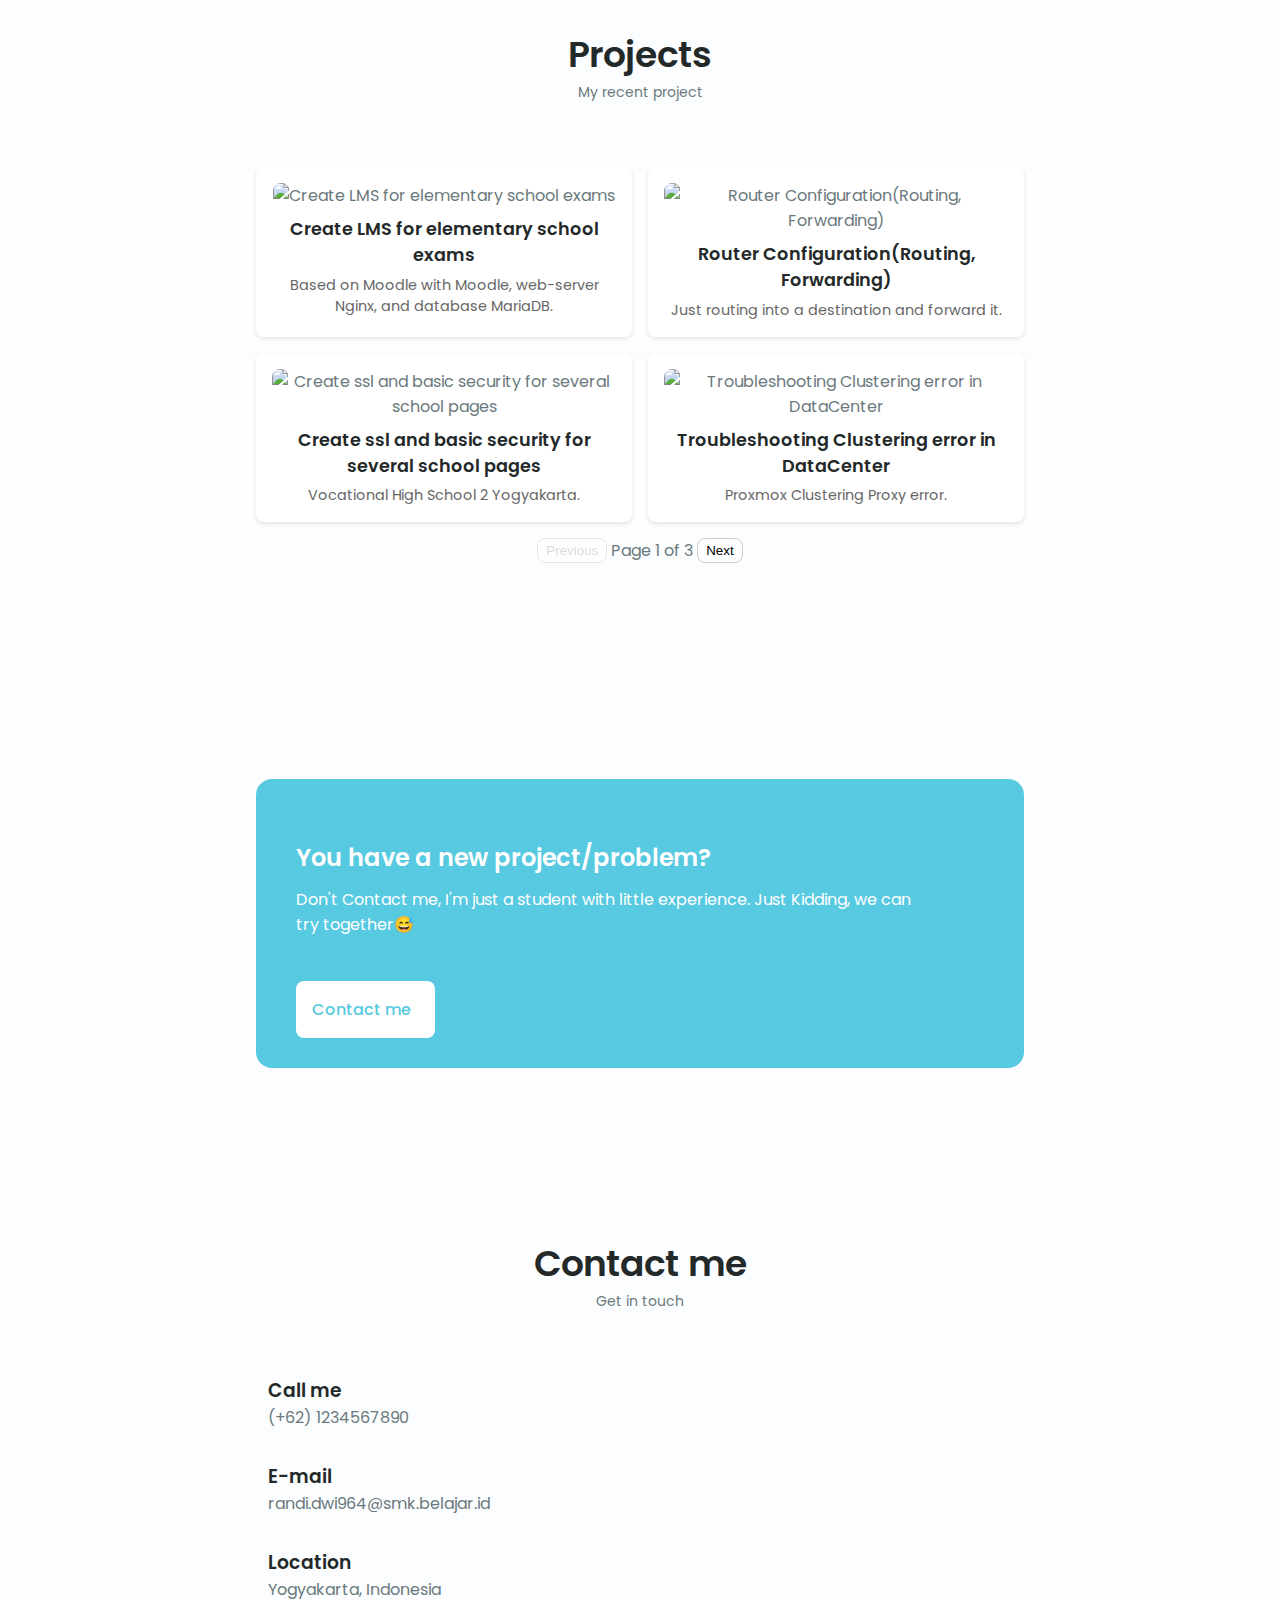
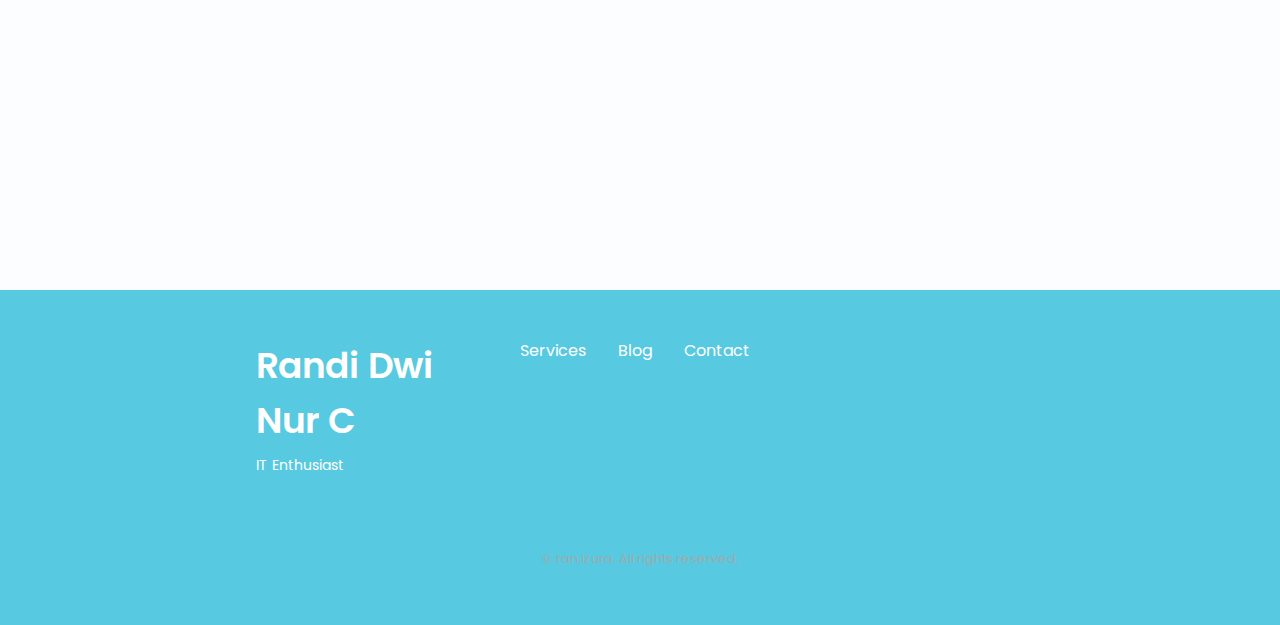
==== commit 5604fcdb: "commit update" ====
--- a/index.html
+++ b/index.html
@@ -180,7 +180,7 @@
                 <h2 class="section__title">Achievements</h2>
                 <span class="section__subtitle">My accomplishments</span>
 
-                <ul class="achievements__list container">
+                <ul class="achievements__list container grid">
                     <li class="achievements__item">
                         <i class="uil uil-trophy achievements__icon"></i>
                         <div>
@@ -189,7 +189,7 @@
                         </div>
                     </li>
                     <li class="achievements__item">
-                        <i class="uil uil-medal achievements__icon"></i>
+                        <i class="uil uil-user achievements__icon"></i>
                         <div>
                             <h3 class="achievements__title">Participant Baparekraf Developer Day(BDD) 2024</h3>
                             <p class="achievements__description">New knowledge with offline event BDD 2024 as a participant</p>
--- a/packages/css/styles.css
+++ b/packages/css/styles.css
@@ -471,7 +471,8 @@
 .achievements__item {
   display: flex;
   align-items: center;
-  background-color: #fff;
+  /* background-color: #fff; */
+  background-color: var(--container-color);
   padding: 1.5rem; /* Match padding with About section */
   border-radius: 0.5rem;
   box-shadow: 0 2px 4px rgba(0, 0, 0, 0.1);
@@ -1397,7 +1398,8 @@
 }
 
 .projects__content {
-  background-color: #fff;
+  /* background-color: #fff; */
+  background-color: var(--container-color);
   padding: 1rem; /* Reduced padding */
   border-radius: 0.5rem;
   box-shadow: 0 2px 4px rgba(0, 0, 0, 0.1);
@@ -1496,6 +1498,59 @@
   cursor: pointer;
 }
 
+/*==================== BLOG ====================*/
+.blog__container {
+  display: grid;
+  gap: 2rem;
+}
+
+.blog__card {
+  display: flex;
+  background-color: var(--container-color);
+  border-radius: 0.5rem;
+  box-shadow: 0 2px 4px rgba(0, 0, 0, 0.1);
+  overflow: hidden;
+}
+
+.blog__img {
+  width: 150px;
+  height: auto;
+  object-fit: cover;
+}
+
+.blog__content {
+  display: flex;
+  align-items: center;
+}
+
+.blog__text {
+  padding: 1rem;
+}
+
+.blog__title {
+  font-size: var(--h3-font-size);
+  margin-bottom: var(--mb-0-5);
+}
+
+.blog__description {
+  font-size: var(--small-font-size);
+  margin-bottom: var(--mb-1);
+}
+
+.blog__button {
+  display: inline-block;
+  background-color: var(--first-color);
+  color: #fff;
+  padding: 0.5rem 1rem;
+  border-radius: 0.25rem;
+  font-size: var(--small-font-size);
+  transition: background-color 0.3s;
+}
+
+.blog__button:hover {
+  background-color: var(--first-color-alt);
+}
+
 .button--flex .button__icon {
   margin-left: 0.5rem;
 }